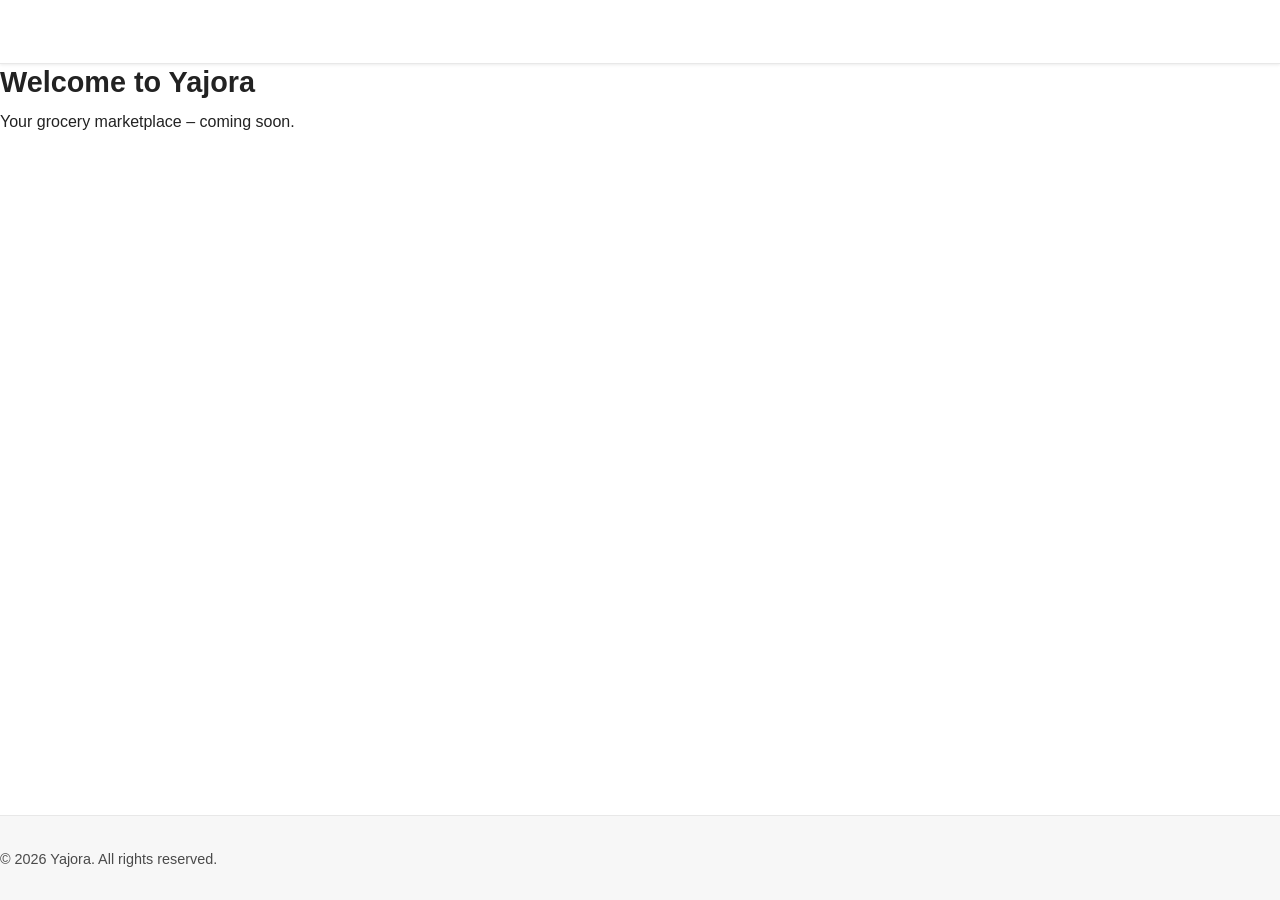
==== index.html @ 39daf5d1 "Update index.html" ====
<!DOCTYPE html>
<html lang="en">
<head>
  <meta charset="UTF-8">
  <meta name="viewport" content="width=device-width, initial-scale=1.0">
  <title>Yajora – Fresh Groceries Delivered</title>
  <meta name="description" content="Shop fresh groceries, quality produce, and pantry staples at Yajora. Fast delivery, great prices.">
  <link rel="stylesheet" href="css/style.css">
  <!-- favicon.ico can be added later – skip for now -->
</head>
<body>
  <header id="main-header" class="site-header">
    <!-- Header will be built by JavaScript -->
  </header>

  <main id="main-content">
    <h1>Welcome to Yajora</h1>
    <p>Your grocery marketplace – coming soon.</p>
  </main>

  <footer id="main-footer" class="site-footer">
    <p>&copy; 2026 Yajora. All rights reserved.</p>
  </footer>

  <script type="module" src="js/main.js"></script>
</body>
</html>
---- css/style.css ----
/* ============================================
   YAJORA — Global Style Sheet
   Single source of truth for all pages
   ============================================ */

/* ---------- CSS Variables ---------- */
:root {
  --primary: #1a5c3a;
  --primary-hover: #13472c;
  --primary-light: #e8f0ec;
  --red: #d32f2f;
  --red-hover: #b71c1c;
  --black: #1a1a1a;
  --white: #ffffff;
  --gray-100: #f7f7f7;
  --gray-200: #e8e8e8;
  --gray-300: #cccccc;
  --gray-500: #888888;
  --gray-700: #4a4a4a;
  --gray-900: #222222;
  --radius: 8px;
  --shadow-sm: 0 1px 3px rgba(0, 0, 0, 0.08);
  --shadow-md: 0 4px 12px rgba(0, 0, 0, 0.10);
  --header-height: 64px;
  --max-width: 1200px;
  --transition: 0.25s ease;
}

/* ---------- Reset & Base ---------- */
*,
*::before,
*::after {
  margin: 0;
  padding: 0;
  box-sizing: border-box;
}

html {
  scroll-behavior: smooth;
  -webkit-text-size-adjust: 100%;
}

body {
  font-family: -apple-system, BlinkMacSystemFont, "Segoe UI", Roboto, Helvetica, Arial, sans-serif;
  font-size: 16px;
  line-height: 1.6;
  color: var(--gray-900);
  background: var(--white);
  padding-top: var(--header-height); /* fixed header offset */
  min-height: 100vh;
  display: flex;
  flex-direction: column;
}

img {
  max-width: 100%;
  height: auto;
  display: block;
}

a {
  color: var(--primary);
  text-decoration: none;
}
a:hover {
  text-decoration: underline;
}

ul,
ol {
  list-style: none;
}

/* ---------- Typography ---------- */
h1,
h2,
h3,
h4,
h5,
h6 {
  font-weight: 600;
  line-height: 1.3;
  margin-bottom: 0.5rem;
}

h1 {
  font-size: 1.8rem;
}
h2 {
  font-size: 1.5rem;
}
h3 {
  font-size: 1.2rem;
}
p {
  margin-bottom: 1rem;
}

/* ---------- Container ---------- */
.container {
  width: 100%;
  max-width: var(--max-width);
  margin: 0 auto;
  padding: 0 1rem;
}

/* ---------- Header (sticky) ---------- */
.site-header {
  position: fixed;
  top: 0;
  left: 0;
  right: 0;
  z-index: 1000;
  height: var(--header-height);
  background: var(--white);
  border-bottom: 1px solid var(--gray-200);
  box-shadow: var(--shadow-sm);
  display: flex;
  align-items: center;
}

.site-header .container {
  display: flex;
  align-items: center;
  justify-content: space-between;
  flex-wrap: nowrap;
}

/* Brand */
.brand {
  font-size: 1.4rem;
  font-weight: 700;
  color: var(--primary);
  letter-spacing: -0.5px;
  flex-shrink: 0;
}
.brand:hover {
  text-decoration: none;
}

/* Header right: cart + hamburger */
.header-actions {
  display: flex;
  align-items: center;
  gap: 0.75rem;
  flex-shrink: 0;
}

/* Cart icon in header */
.cart-icon {
  position: relative;
  display: inline-flex;
  align-items: center;
  justify-content: center;
  width: 40px;
  height: 40px;
  border-radius: var(--radius);
  background: var(--gray-100);
  color: var(--gray-900);
  font-size: 1.2rem;
  transition: background var(--transition);
}
.cart-icon:hover {
  background: var(--gray-200);
  text-decoration: none;
}
.cart-count {
  position: absolute;
  top: -6px;
  right: -6px;
  background: var(--red);
  color: var(--white);
  font-size: 0.65rem;
  font-weight: 700;
  width: 20px;
  height: 20px;
  border-radius: 50%;
  display: flex;
  align-items: center;
  justify-content: center;
  pointer-events: none;
}

/* ---------- Hamburger (mobile) ---------- */
.hamburger {
  display: flex;
  flex-direction: column;
  gap: 5px;
  background: none;
  border: none;
  padding: 6px 4px;
  cursor: pointer;
  border-radius: var(--radius);
  transition: background var(--transition);
}
.hamburger:hover {
  background: var(--gray-100);
}
.hamburger span {
  display: block;
  width: 26px;
  height: 2.5px;
  background: var(--gray-900);
  border-radius: 2px;
  transition: var(--transition);
  transform-origin: center;
}
.hamburger[aria-expanded="true"] span:nth-child(1) {
  transform: translateY(7.5px) rotate(45deg);
}
.hamburger[aria-expanded="true"] span:nth-child(2) {
  opacity: 0;
}
.hamburger[aria-expanded="true"] span:nth-child(3) {
  transform: translateY(-7.5px) rotate(-45deg);
}

/* ---------- Navigation ---------- */
.main-nav {
  overflow: hidden;
  max-height: 0;
  opacity: 0;
  transition: max-height 0.35s ease, opacity 0.3s ease, padding 0.3s ease;
  background: var(--white);
  width: 100%;
  position: absolute;
  top: var(--header-height);
  left: 0;
  border-bottom: 1px solid var(--gray-200);
  box-shadow: var(--shadow-sm);
  padding: 0 1rem;
}

.main-nav.open {
  max-height: 400px;
  opacity: 1;
  padding: 0.75rem 1rem 1rem;
}

.main-nav ul {
  display: flex;
  flex-direction: column;
  gap: 0.25rem;
}

.main-nav a {
  display: block;
  padding: 0.6rem 0.75rem;
  border-radius: var(--radius);
  font-weight: 500;
  color: var(--gray-900);
  transition: background var(--transition), color var(--transition);
}
.main-nav a:hover {
  background: var(--gray-100);
  text-decoration: none;
}
.main-nav a:focus-visible {
  outline: 2px solid var(--primary);
  outline-offset: -2px;
}

/* Active page */
.main-nav a[aria-current="page"] {
  background: var(--primary);
  color: var(--white);
}
.main-nav a[aria-current="page"]:hover {
  background: var(--primary-hover);
}

/* ---------- Section Title Strip ---------- */
.section-title {
  background: var(--primary);
  color: var(--white);
  padding: 0.5rem 1.25rem;
  border-radius: var(--radius);
  display: inline-block;
  font-size: 1.25rem;
  font-weight: 600;
  margin-bottom: 1.5rem;
}

/* ---------- Product Grid ---------- */
.product-grid {
  display: grid;
  grid-template-columns: repeat(2, 1fr);
  gap: 1rem;
  margin: 1.5rem 0 2rem;
}

/* ---------- Product Card ---------- */
.product-card {
  background: var(--white);
  border: 1px solid var(--gray-200);
  border-radius: var(--radius);
  overflow: hidden;
  transition: box-shadow var(--transition), transform var(--transition);
  display: flex;
  flex-direction: column;
  height: 100%;
}

.product-card:hover {
  box-shadow: var(--shadow-md);
  transform: translateY(-2px);
}

.product-card a {
  color: inherit;
  text-decoration: none;
  display: flex;
  flex-direction: column;
  height: 100%;
}

.product-card a:hover {
  text-decoration: none;
}

.product-card .image-wrap {
  aspect-ratio: 1 / 1;
  background: var(--gray-100);
  overflow: hidden;
  display: flex;
  align-items: center;
  justify-content: center;
}
.product-card .image-wrap img {
  width: 100%;
  height: 100%;
  object-fit: cover;
  transition: transform var(--transition);
}
.product-card:hover .image-wrap img {
  transform: scale(1.02);
}

.product-card .info {
  padding: 0.75rem 0.75rem 1rem;
  flex: 1;
  display: flex;
  flex-direction: column;
}

.product-card .name {
  font-weight: 600;
  font-size: 0.95rem;
  margin-bottom: 0.2rem;
  line-height: 1.3;
}
.product-card .unit {
  font-size: 0.8rem;
  color: var(--gray-500);
  margin-bottom: 0.4rem;
}

.product-card .price-row {
  display: flex;
  align-items: baseline;
  gap: 0.5rem;
  flex-wrap: wrap;
  margin-top: auto;
}
.product-card .price {
  font-weight: 700;
  font-size: 1.1rem;
  color: var(--gray-900);
}
.product-card .original-price {
  font-size: 0.85rem;
  color: var(--gray-500);
  text-decoration: line-through;
}
.product-card .stock-badge {
  font-size: 0.7rem;
  font-weight: 600;
  text-transform: uppercase;
  padding: 0.15rem 0.6rem;
  border-radius: 20px;
  background: var(--gray-200);
  color: var(--gray-700);
  margin-top: 0.25rem;
  align-self: flex-start;
}
.product-card .stock-badge.in-stock {
  background: #e6f4ea;
  color: #1e7e34;
}
.product-card .stock-badge.out-of-stock {
  background: #fce8e6;
  color: #b71c1c;
}

/* ---------- Buttons ---------- */
.btn {
  display: inline-flex;
  align-items: center;
  justify-content: center;
  padding: 0.6rem 1.4rem;
  border: none;
  border-radius: var(--radius);
  font-size: 1rem;
  font-weight: 600;
  cursor: pointer;
  transition: background var(--transition), transform 0.1s ease, box-shadow var(--transition);
  text-align: center;
  min-height: 44px;
  min-width: 44px;
}
.btn:active {
  transform: scale(0.97);
}
.btn:focus-visible {
  outline: 2px solid var(--primary);
  outline-offset: 2px;
}

/* Order Now — red */
.btn-order {
  background: var(--red);
  color: var(--white);
}
.btn-order:hover {
  background: var(--red-hover);
  color: var(--white);
  text-decoration: none;
}

/* Add to Cart — black */
.btn-cart {
  background: var(--black);
  color: var(--white);
}
.btn-cart:hover {
  background: #333;
  color: var(--white);
  text-decoration: none;
}

/* Secondary / outline */
.btn-secondary {
  background: var(--gray-100);
  color: var(--gray-900);
}
.btn-secondary:hover {
  background: var(--gray-200);
  text-decoration: none;
}

.btn:disabled {
  opacity: 0.5;
  cursor: not-allowed;
  transform: none;
}

/* ---------- Forms ---------- */
.form-group {
  margin-bottom: 1.25rem;
}
.form-group label {
  display: block;
  font-weight: 600;
  margin-bottom: 0.3rem;
  font-size: 0.9rem;
}

.form-control {
  width: 100%;
  padding: 0.6rem 0.75rem;
  border: 1px solid var(--gray-300);
  border-radius: var(--radius);
  font-size: 1rem;
  font-family: inherit;
  background: var(--white);
  transition: border-color var(--transition), box-shadow var(--transition);
  min-height: 44px;
}
.form-control:focus {
  outline: none;
  border-color: var(--primary);
  box-shadow: 0 0 0 3px rgba(26, 92, 58, 0.15);
}
.form-control.error {
  border-color: var(--red);
}
.form-control.error:focus {
  box-shadow: 0 0 0 3px rgba(211, 47, 47, 0.15);
}

.form-error {
  color: var(--red);
  font-size: 0.85rem;
  margin-top: 0.25rem;
  display: none;
}
.form-error.visible {
  display: block;
}

select.form-control {
  appearance: auto;
}

/* ---------- Footer ---------- */
.site-footer {
  background: var(--gray-100);
  border-top: 1px solid var(--gray-200);
  padding: 2rem 0 1.5rem;
  margin-top: auto;
}
.site-footer .container {
  display: grid;
  grid-template-columns: 1fr;
  gap: 1.5rem;
}
.site-footer .brand {
  font-size: 1.2rem;
}
.site-footer p {
  margin-bottom: 0.3rem;
  font-size: 0.9rem;
  color: var(--gray-700);
}
.site-footer .footer-nav {
  display: flex;
  flex-wrap: wrap;
  gap: 0.75rem 1.5rem;
}
.site-footer .footer-nav a {
  font-size: 0.9rem;
  color: var(--gray-700);
}
.site-footer .footer-nav a:hover {
  color: var(--primary);
}
.site-footer .copyright {
  font-size: 0.8rem;
  color: var(--gray-500);
  border-top: 1px solid var(--gray-200);
  padding-top: 1.5rem;
  margin-top: 0.5rem;
  text-align: center;
}

/* ---------- Utility ---------- */
.text-center {
  text-align: center;
}
.mt-1 {
  margin-top: 1rem;
}
.mt-2 {
  margin-top: 2rem;
}
.mb-1 {
  margin-bottom: 1rem;
}
.mb-2 {
  margin-bottom: 2rem;
}
.hidden {
  display: none !important;
}

/* ---------- Responsive ---------- */

/* Tablet / small desktop: 640px and up */
@media (min-width: 640px) {
  /* Hamburger hidden, nav shown inline */
  .hamburger {
    display: none;
  }

  .main-nav {
    position: static;
    max-height: none !important;
    opacity: 1 !important;
    padding: 0 !important;
    background: transparent;
    box-shadow: none;
    border-bottom: none;
    width: auto;
    overflow: visible;
  }
  .main-nav ul {
    flex-direction: row;
    gap: 0.25rem;
  }
  .main-nav a {
    padding: 0.4rem 0.75rem;
  }

  .site-header .container {
    gap: 1rem;
  }

  /* Product grid: 3 columns */
  .product-grid {
    grid-template-columns: repeat(3, 1fr);
    gap: 1.25rem;
  }

  /* Footer: 2 columns */
  .site-footer .container {
    grid-template-columns: 1fr 1fr;
  }
  .site-footer .copyright {
    grid-column: 1 / -1;
  }
}

/* Desktop: 1024px and up */
@media (min-width: 1024px) {
  .product-grid {
    grid-template-columns: repeat(4, 1fr);
    gap: 1.5rem;
  }

  .site-footer .container {
    grid-template-columns: 2fr 1fr 1fr;
  }
  .site-footer .copyright {
    grid-column: 1 / -1;
  }
}

/* ---------- Accessibility: reduced motion ---------- */
@media (prefers-reduced-motion: reduce) {
  *,
  *::before,
  *::after {
    animation-duration: 0.01ms !important;
    transition-duration: 0.01ms !important;
  }
  html {
    scroll-behavior: auto;
  }
}

/* ---------- Focus visible (keyboard only) ---------- */
:focus:not(:focus-visible) {
  outline: none;
}
:focus-visible {
  outline: 2px solid var(--primary);
  outline-offset: 2px;
}
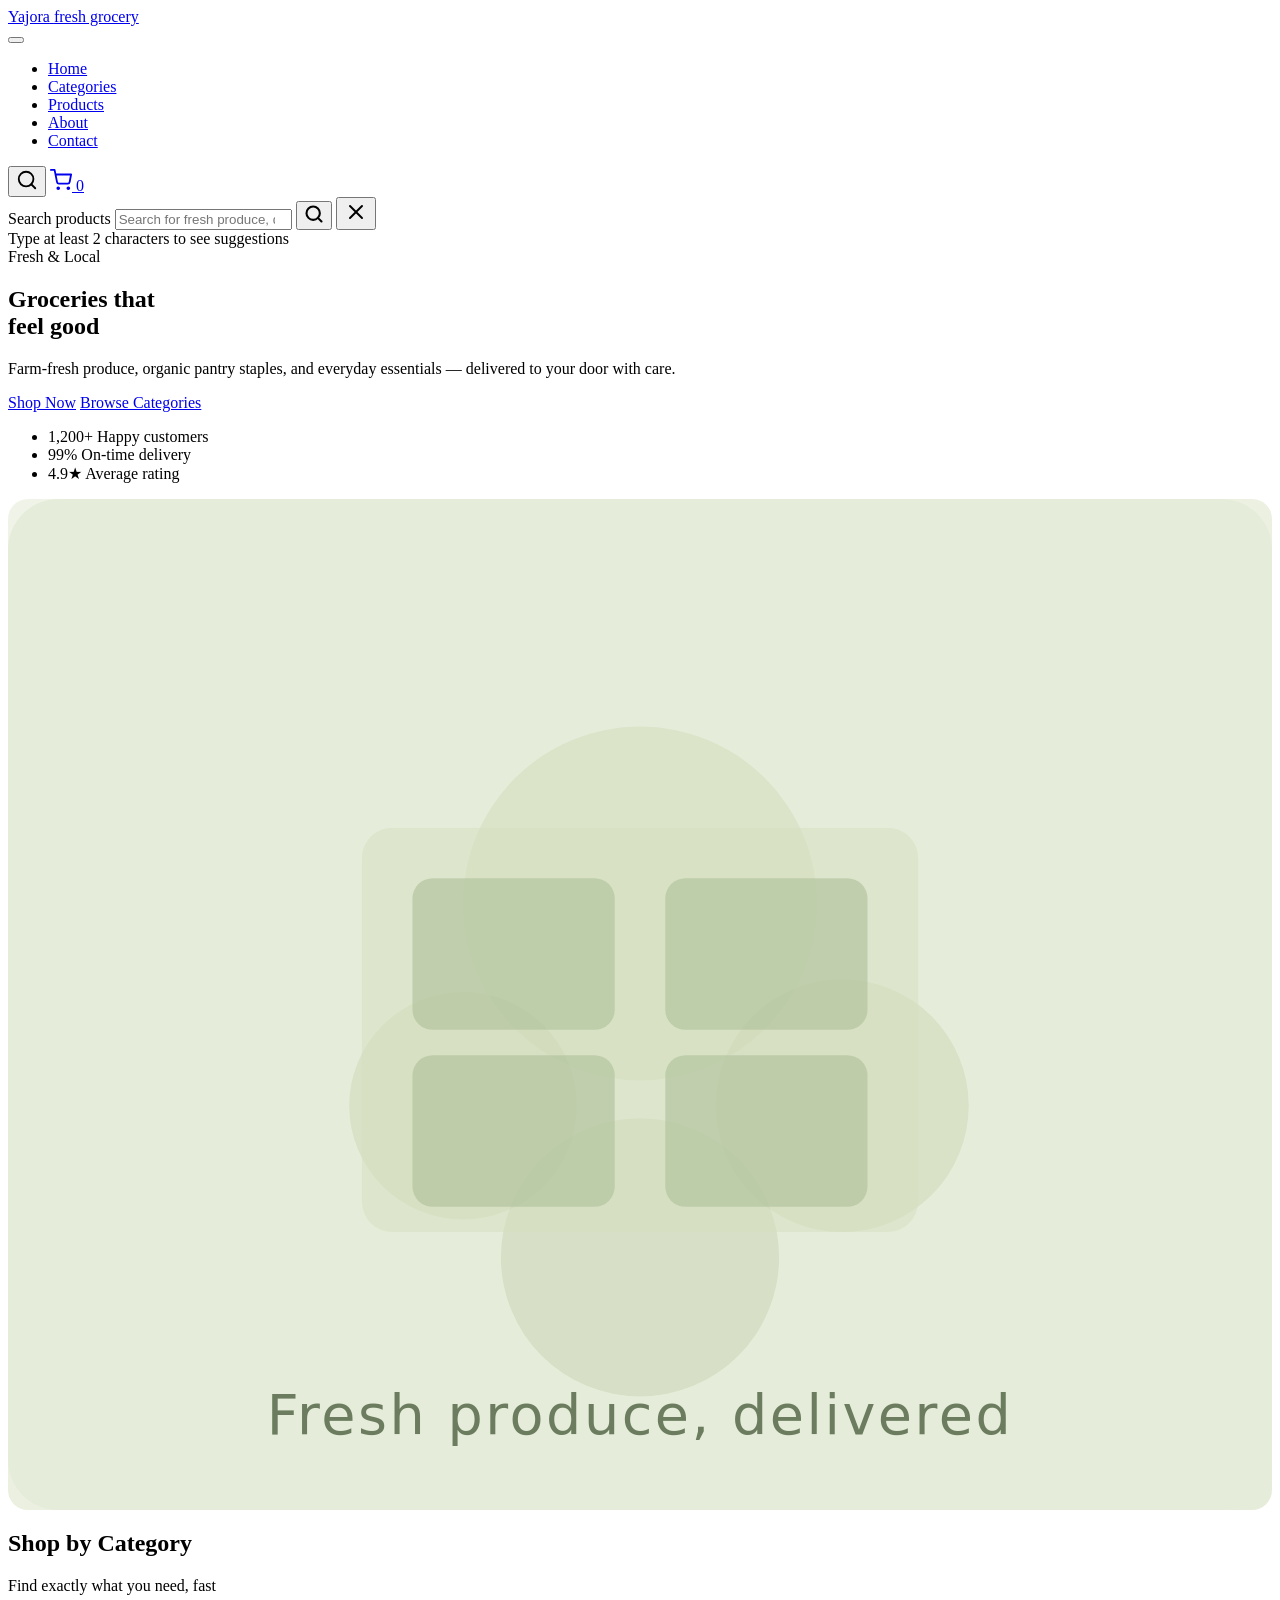
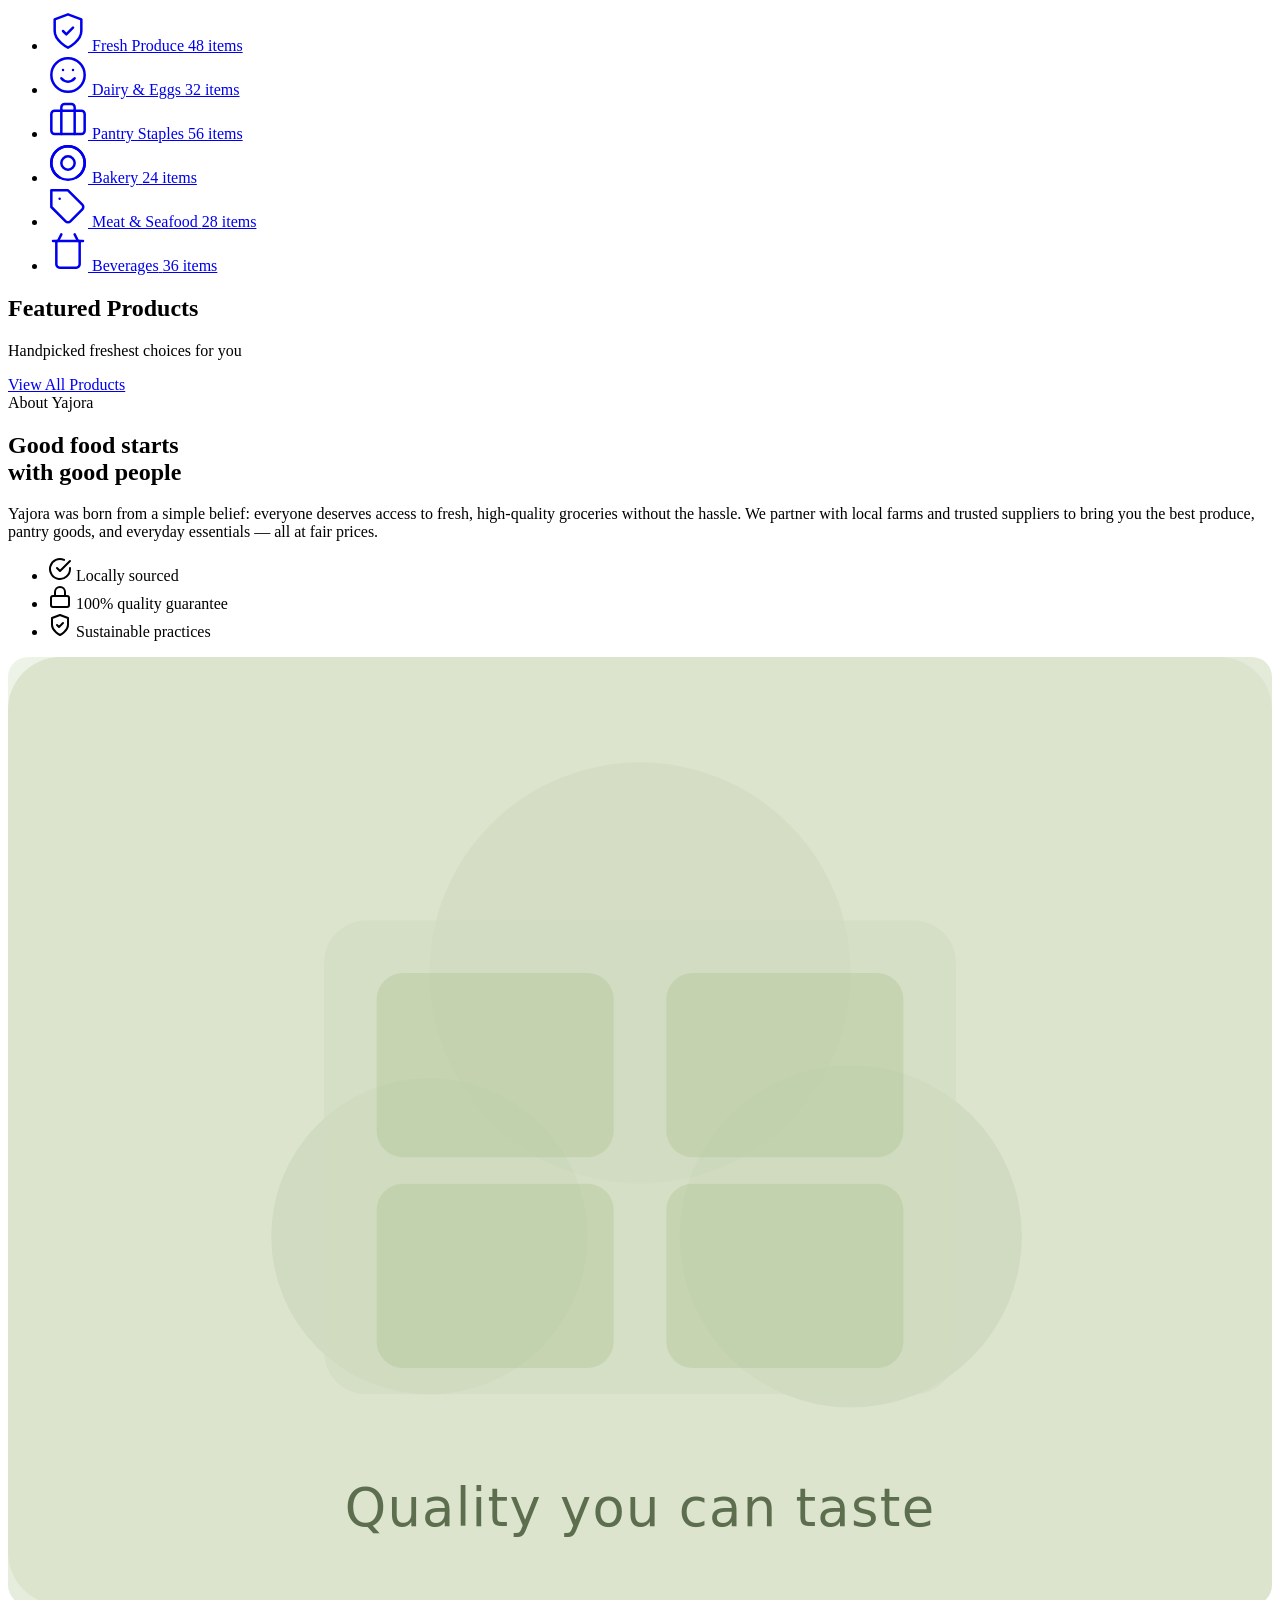
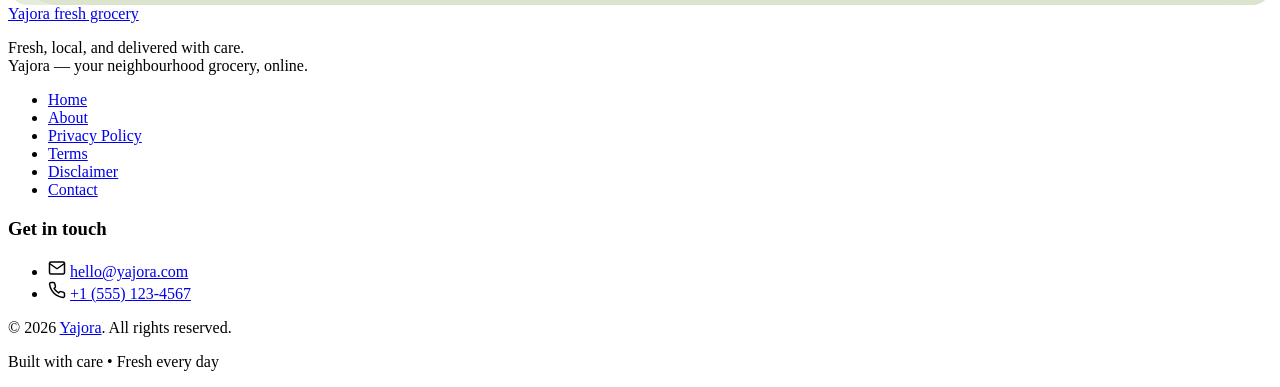
==== commit bbfa3ab5: "Update index.html" ====
--- a/index.html
+++ b/index.html
@@ -1,27 +1,337 @@
 <!DOCTYPE html>
 <html lang="en">
 <head>
-  <meta charset="UTF-8">
-  <meta name="viewport" content="width=device-width, initial-scale=1.0">
-  <title>Yajora – Fresh Groceries Delivered</title>
-  <meta name="description" content="Shop fresh groceries, quality produce, and pantry staples at Yajora. Fast delivery, great prices.">
-  <link rel="stylesheet" href="css/style.css">
-  <!-- favicon.ico can be added later – skip for now -->
+    <meta charset="UTF-8" />
+    <meta name="viewport" content="width=device-width, initial-scale=1.0" />
+    <title>Yajora — Fresh Grocery, Delivered</title>
+    <meta name="description" content="Yajora offers fresh groceries, organic produce, and everyday essentials with fast delivery. Shop quality food online." />
+    <link rel="icon" href="data:image/svg+xml,<svg xmlns='http://www.w3.org/2000/svg' viewBox='0 0 100 100'><text y='.9em' font-size='90'>🛒</text></svg>" />
+    <!-- style.css will be linked after approval -->
+    <link rel="stylesheet" href="style.css" />
 </head>
 <body>
-  <header id="main-header" class="site-header">
-    <!-- Header will be built by JavaScript -->
-  </header>
-
-  <main id="main-content">
-    <h1>Welcome to Yajora</h1>
-    <p>Your grocery marketplace – coming soon.</p>
-  </main>
-
-  <footer id="main-footer" class="site-footer">
-    <p>&copy; 2026 Yajora. All rights reserved.</p>
-  </footer>
-
-  <script type="module" src="js/main.js"></script>
+    <!-- ===== HEADER ===== -->
+    <header class="site-header" role="banner">
+        <div class="container header-inner">
+            <div class="logo-wrapper">
+                <a href="/" class="logo" aria-label="Yajora home">
+                    <span class="logo-wordmark">Yajora</span>
+                    <span class="logo-tagline">fresh grocery</span>
+                </a>
+            </div>
+
+            <button class="nav-toggle" aria-label="Toggle navigation" aria-expanded="false" aria-controls="primary-nav">
+                <span class="nav-toggle-icon">
+                    <span></span>
+                    <span></span>
+                    <span></span>
+                </span>
+            </button>
+
+            <nav id="primary-nav" class="primary-nav" aria-label="Main navigation">
+                <ul class="nav-list">
+                    <li><a href="/" class="nav-link active" aria-current="page">Home</a></li>
+                    <li><a href="#categories" class="nav-link">Categories</a></li>
+                    <li><a href="#products" class="nav-link">Products</a></li>
+                    <li><a href="#about" class="nav-link">About</a></li>
+                    <li><a href="#contact" class="nav-link">Contact</a></li>
+                </ul>
+            </nav>
+
+            <div class="header-actions">
+                <button class="search-toggle" aria-label="Open search" aria-expanded="false" aria-controls="search-overlay">
+                    <svg width="22" height="22" viewBox="0 0 24 24" fill="none" stroke="currentColor" stroke-width="2" stroke-linecap="round" stroke-linejoin="round" aria-hidden="true">
+                        <circle cx="11" cy="11" r="8" />
+                        <line x1="21" y1="21" x2="16.65" y2="16.65" />
+                    </svg>
+                </button>
+                <a href="/cart.html" class="cart-link" aria-label="Shopping cart">
+                    <svg width="22" height="22" viewBox="0 0 24 24" fill="none" stroke="currentColor" stroke-width="2" stroke-linecap="round" stroke-linejoin="round" aria-hidden="true">
+                        <circle cx="9" cy="21" r="1" />
+                        <circle cx="20" cy="21" r="1" />
+                        <path d="M1 1h4l2.68 13.39a2 2 0 0 0 2 1.61h9.72a2 2 0 0 0 2-1.61L23 6H6" />
+                    </svg>
+                    <span class="cart-count" aria-label="Cart items">0</span>
+                </a>
+            </div>
+        </div>
+
+        <!-- Search overlay -->
+        <div id="search-overlay" class="search-overlay" role="search" aria-hidden="true">
+            <div class="container search-container">
+                <form class="search-form" action="/search" method="get" role="search">
+                    <label for="search-input" class="sr-only">Search products</label>
+                    <input
+                    type="search"
+                    id="search-input"
+                    class="search-input"
+                    placeholder="Search for fresh produce, dairy, pantry &amp; more…"
+                    autocomplete="off"
+                    aria-describedby="search-hint"
+                    />
+                    <button type="submit" class="search-submit" aria-label="Submit search">
+                        <svg width="20" height="20" viewBox="0 0 24 24" fill="none" stroke="currentColor" stroke-width="2.5" stroke-linecap="round" stroke-linejoin="round" aria-hidden="true">
+                            <circle cx="11" cy="11" r="8" />
+                            <line x1="21" y1="21" x2="16.65" y2="16.65" />
+                        </svg>
+                    </button>
+                    <button type="button" class="search-close" aria-label="Close search">
+                        <svg width="24" height="24" viewBox="0 0 24 24" fill="none" stroke="currentColor" stroke-width="2" stroke-linecap="round" stroke-linejoin="round" aria-hidden="true">
+                            <line x1="18" y1="6" x2="6" y2="18" />
+                            <line x1="6" y1="6" x2="18" y2="18" />
+                        </svg>
+                    </button>
+                </form>
+                <div id="search-hint" class="search-hint">Type at least 2 characters to see suggestions</div>
+                <div id="search-results" class="search-results" aria-live="polite"></div>
+            </div>
+        </div>
+    </header>
+
+    <!-- ===== MAIN ===== -->
+    <main>
+        <!-- ===== HERO ===== -->
+        <section class="hero" aria-labelledby="hero-heading">
+            <div class="container hero-inner">
+                <div class="hero-content">
+                    <span class="hero-badge">Fresh &amp; Local</span>
+                    <h1 id="hero-heading" class="hero-title">
+                        Groceries that<br />
+                        <span class="hero-highlight">feel good</span>
+                    </h1>
+                    <p class="hero-description">
+                        Farm-fresh produce, organic pantry staples, and everyday essentials —
+                        delivered to your door with care.
+                    </p>
+                    <div class="hero-actions">
+                        <a href="#products" class="btn btn-primary btn-large">Shop Now</a>
+                        <a href="#categories" class="btn btn-outline btn-large">Browse Categories</a>
+                    </div>
+                    <ul class="hero-stats">
+                        <li>
+                            <span class="stat-number">1,200+</span>
+                            <span class="stat-label">Happy customers</span>
+                        </li>
+                        <li>
+                            <span class="stat-number">99%</span>
+                            <span class="stat-label">On-time delivery</span>
+                        </li>
+                        <li>
+                            <span class="stat-number">4.9★</span>
+                            <span class="stat-label">Average rating</span>
+                        </li>
+                    </ul>
+                </div>
+                <div class="hero-visual" aria-hidden="true">
+                    <div class="hero-image-placeholder">
+                        <svg width="100%" height="100%" viewBox="0 0 500 400" preserveAspectRatio="xMidYMid meet" style="display:block;background:linear-gradient(145deg,#f0f4e8 0%,#e6ecda 100%);border-radius:20px;">
+                            <rect width="500" height="400" rx="20" fill="#e6ecda" />
+                            <circle cx="250" cy="160" r="70" fill="#cbd5b0" opacity="0.4" />
+                            <circle cx="180" cy="240" r="45" fill="#b8c79a" opacity="0.3" />
+                            <circle cx="330" cy="240" r="50" fill="#b8c79a" opacity="0.3" />
+                            <circle cx="250" cy="300" r="55" fill="#a8b889" opacity="0.25" />
+                            <rect x="140" y="130" width="220" height="160" rx="12" fill="#d6dfc0" opacity="0.5" />
+                            <rect x="160" y="150" width="80" height="60" rx="8" fill="#aec09a" opacity="0.6" />
+                            <rect x="260" y="150" width="80" height="60" rx="8" fill="#aec09a" opacity="0.6" />
+                            <rect x="160" y="220" width="80" height="60" rx="8" fill="#aec09a" opacity="0.6" />
+                            <rect x="260" y="220" width="80" height="60" rx="8" fill="#aec09a" opacity="0.6" />
+                            <text x="250" y="370" text-anchor="middle" font-family="system-ui, sans-serif" font-size="22" fill="#6b7d5e" font-weight="500" letter-spacing="1">Fresh produce, delivered</text>
+                        </svg>
+                    </div>
+                </div>
+            </div>
+        </section>
+
+        <!-- ===== CATEGORIES ===== -->
+        <section id="categories" class="categories" aria-labelledby="categories-heading">
+            <div class="container">
+                <div class="section-header">
+                    <h2 id="categories-heading" class="section-title">Shop by Category</h2>
+                    <p class="section-subtitle">Find exactly what you need, fast</p>
+                </div>
+                <ul class="category-grid">
+                    <li class="category-card">
+                        <a href="/category/fresh-produce.html" class="category-link">
+                            <span class="category-icon" aria-hidden="true">
+                                <svg width="40" height="40" viewBox="0 0 24 24" fill="none" stroke="currentColor" stroke-width="1.5" stroke-linecap="round" stroke-linejoin="round"><path d="M12 22s8-4 8-10V5l-8-3-8 3v7c0 6 8 10 8 10z"/><path d="M9 12l2 2 4-4"/></svg>
+                            </span>
+                            <span class="category-name">Fresh Produce</span>
+                            <span class="category-count">48 items</span>
+                        </a>
+                    </li>
+                    <li class="category-card">
+                        <a href="/category/dairy-eggs.html" class="category-link">
+                            <span class="category-icon" aria-hidden="true">
+                                <svg width="40" height="40" viewBox="0 0 24 24" fill="none" stroke="currentColor" stroke-width="1.5" stroke-linecap="round" stroke-linejoin="round"><circle cx="12" cy="12" r="10"/><path d="M8 14s1.5 2 4 2 4-2 4-2"/><line x1="9" y1="9" x2="9.01" y2="9"/><line x1="15" y1="9" x2="15.01" y2="9"/></svg>
+                            </span>
+                            <span class="category-name">Dairy &amp; Eggs</span>
+                            <span class="category-count">32 items</span>
+                        </a>
+                    </li>
+                    <li class="category-card">
+                        <a href="/category/pantry.html" class="category-link">
+                            <span class="category-icon" aria-hidden="true">
+                                <svg width="40" height="40" viewBox="0 0 24 24" fill="none" stroke="currentColor" stroke-width="1.5" stroke-linecap="round" stroke-linejoin="round"><rect x="2" y="7" width="20" height="14" rx="2" ry="2"/><path d="M16 21V5a2 2 0 0 0-2-2h-4a2 2 0 0 0-2 2v16"/></svg>
+                            </span>
+                            <span class="category-name">Pantry Staples</span>
+                            <span class="category-count">56 items</span>
+                        </a>
+                    </li>
+                    <li class="category-card">
+                        <a href="/category/bakery.html" class="category-link">
+                            <span class="category-icon" aria-hidden="true">
+                                <svg width="40" height="40" viewBox="0 0 24 24" fill="none" stroke="currentColor" stroke-width="1.5" stroke-linecap="round" stroke-linejoin="round"><path d="M12 2a10 10 0 0 0-5 18.7"/><path d="M12 2a10 10 0 0 1 5 18.7"/><circle cx="12" cy="12" r="10"/><circle cx="12" cy="12" r="4"/></svg>
+                            </span>
+                            <span class="category-name">Bakery</span>
+                            <span class="category-count">24 items</span>
+                        </a>
+                    </li>
+                    <li class="category-card">
+                        <a href="/category/meat-seafood.html" class="category-link">
+                            <span class="category-icon" aria-hidden="true">
+                                <svg width="40" height="40" viewBox="0 0 24 24" fill="none" stroke="currentColor" stroke-width="1.5" stroke-linecap="round" stroke-linejoin="round"><path d="M20.59 13.41l-7.17 7.17a2 2 0 0 1-2.83 0L2 12V2h10l8.59 8.59a2 2 0 0 1 0 2.82z"/><line x1="7" y1="7" x2="7.01" y2="7"/></svg>
+                            </span>
+                            <span class="category-name">Meat &amp; Seafood</span>
+                            <span class="category-count">28 items</span>
+                        </a>
+                    </li>
+                    <li class="category-card">
+                        <a href="/category/beverages.html" class="category-link">
+                            <span class="category-icon" aria-hidden="true">
+                                <svg width="40" height="40" viewBox="0 0 24 24" fill="none" stroke="currentColor" stroke-width="1.5" stroke-linecap="round" stroke-linejoin="round"><path d="M3 6h18"/><path d="M5 6v14a2 2 0 0 0 2 2h10a2 2 0 0 0 2-2V6"/><path d="M8 2l-2 4"/><path d="M16 2l2 4"/></svg>
+                            </span>
+                            <span class="category-name">Beverages</span>
+                            <span class="category-count">36 items</span>
+                        </a>
+                    </li>
+                </ul>
+            </div>
+        </section>
+
+        <!-- ===== PRODUCTS ===== -->
+        <section id="products" class="products" aria-labelledby="products-heading">
+            <div class="container">
+                <div class="section-header">
+                    <h2 id="products-heading" class="section-title">Featured Products</h2>
+                    <p class="section-subtitle">Handpicked freshest choices for you</p>
+                </div>
+                <div class="product-grid" id="product-grid">
+                    <!-- Products will be rendered by JavaScript -->
+                    <!-- Static fallback structure for initial load -->
+                </div>
+                <div class="products-cta">
+                    <a href="/all-products.html" class="btn btn-outline">View All Products</a>
+                </div>
+            </div>
+        </section>
+
+        <!-- ===== ABOUT ===== -->
+        <section id="about" class="about" aria-labelledby="about-heading">
+            <div class="container about-inner">
+                <div class="about-content">
+                    <span class="about-badge">About Yajora</span>
+                    <h2 id="about-heading" class="about-title">Good food starts<br />with <span class="about-highlight">good people</span></h2>
+                    <p class="about-description">
+                        Yajora was born from a simple belief: everyone deserves access to
+                        fresh, high-quality groceries without the hassle. We partner with
+                        local farms and trusted suppliers to bring you the best produce,
+                        pantry goods, and everyday essentials — all at fair prices.
+                    </p>
+                    <ul class="about-values">
+                        <li>
+                            <span class="value-icon" aria-hidden="true">
+                                <svg width="24" height="24" viewBox="0 0 24 24" fill="none" stroke="currentColor" stroke-width="2" stroke-linecap="round" stroke-linejoin="round"><path d="M22 11.08V12a10 10 0 1 1-5.93-9.14"/><polyline points="22 4 12 14.01 9 11.01"/></svg>
+                            </span>
+                            <span>Locally sourced</span>
+                        </li>
+                        <li>
+                            <span class="value-icon" aria-hidden="true">
+                                <svg width="24" height="24" viewBox="0 0 24 24" fill="none" stroke="currentColor" stroke-width="2" stroke-linecap="round" stroke-linejoin="round"><rect x="3" y="11" width="18" height="11" rx="2" ry="2"/><path d="M7 11V7a5 5 0 0 1 10 0v4"/></svg>
+                            </span>
+                            <span>100% quality guarantee</span>
+                        </li>
+                        <li>
+                            <span class="value-icon" aria-hidden="true">
+                                <svg width="24" height="24" viewBox="0 0 24 24" fill="none" stroke="currentColor" stroke-width="2" stroke-linecap="round" stroke-linejoin="round"><path d="M12 22s8-4 8-10V5l-8-3-8 3v7c0 6 8 10 8 10z"/><path d="M9 12l2 2 4-4"/></svg>
+                            </span>
+                            <span>Sustainable practices</span>
+                        </li>
+                    </ul>
+                </div>
+                <div class="about-visual" aria-hidden="true">
+                    <div class="about-image-placeholder">
+                        <svg width="100%" height="100%" viewBox="0 0 480 360" preserveAspectRatio="xMidYMid meet" style="display:block;background:linear-gradient(135deg,#eef3e7 0%,#dce4ce 100%);border-radius:20px;">
+                            <rect width="480" height="360" rx="20" fill="#dce4ce" />
+                            <circle cx="240" cy="120" r="80" fill="#c2d0b0" opacity="0.3" />
+                            <circle cx="160" cy="220" r="60" fill="#b0c09a" opacity="0.25" />
+                            <circle cx="320" cy="220" r="65" fill="#b0c09a" opacity="0.25" />
+                            <rect x="120" y="100" width="240" height="180" rx="16" fill="#d0dcc0" opacity="0.5" />
+                            <rect x="140" y="120" width="90" height="70" rx="10" fill="#b8c99e" opacity="0.5" />
+                            <rect x="250" y="120" width="90" height="70" rx="10" fill="#b8c99e" opacity="0.5" />
+                            <rect x="140" y="200" width="90" height="70" rx="10" fill="#b8c99e" opacity="0.5" />
+                            <rect x="250" y="200" width="90" height="70" rx="10" fill="#b8c99e" opacity="0.5" />
+                            <text x="240" y="330" text-anchor="middle" font-family="system-ui, sans-serif" font-size="20" fill="#5d6e4e" font-weight="500" letter-spacing="0.5">Quality you can taste</text>
+                        </svg>
+                    </div>
+                </div>
+            </div>
+        </section>
+    </main>
+
+    <!-- ===== FOOTER ===== -->
+    <footer class="site-footer" role="contentinfo">
+        <div class="container footer-inner">
+            <div class="footer-brand">
+                <a href="/" class="footer-logo">
+                    <span class="logo-wordmark">Yajora</span>
+                    <span class="logo-tagline">fresh grocery</span>
+                </a>
+                <p class="footer-description">
+                    Fresh, local, and delivered with care.<br />
+                    Yajora — your neighbourhood grocery, online.
+                </p>
+            </div>
+
+            <nav class="footer-nav" aria-label="Footer navigation">
+                <ul class="footer-nav-list">
+                    <li><a href="/">Home</a></li>
+                    <li><a href="#about">About</a></li>
+                    <li><a href="/privacy-policy.html">Privacy Policy</a></li>
+                    <li><a href="/terms.html">Terms</a></li>
+                    <li><a href="/disclaimer.html">Disclaimer</a></li>
+                    <li><a href="#contact">Contact</a></li>
+                </ul>
+            </nav>
+
+            <div class="footer-contact" id="contact">
+                <h3 class="footer-contact-heading">Get in touch</h3>
+                <ul class="footer-contact-list">
+                    <li>
+                        <svg width="18" height="18" viewBox="0 0 24 24" fill="none" stroke="currentColor" stroke-width="2" stroke-linecap="round" stroke-linejoin="round" aria-hidden="true"><path d="M4 4h16c1.1 0 2 .9 2 2v12c0 1.1-.9 2-2 2H4c-1.1 0-2-.9-2-2V6c0-1.1.9-2 2-2z"/><polyline points="22,6 12,13 2,6"/></svg>
+                        <a href="mailto:hello@yajora.com">hello@yajora.com</a>
+                    </li>
+                    <li>
+                        <svg width="18" height="18" viewBox="0 0 24 24" fill="none" stroke="currentColor" stroke-width="2" stroke-linecap="round" stroke-linejoin="round" aria-hidden="true"><path d="M22 16.92v3a2 2 0 0 1-2.18 2 19.79 19.79 0 0 1-8.63-3.07 19.5 19.5 0 0 1-6-6 19.79 19.79 0 0 1-3.07-8.67A2 2 0 0 1 4.11 2h3a2 2 0 0 1 2 1.72c.127.96.362 1.903.7 2.81a2 2 0 0 1-.45 2.11L8.09 9.91a16 16 0 0 0 6 6l1.27-1.27a2 2 0 0 1 2.11-.45c.907.339 1.85.574 2.81.7A2 2 0 0 1 22 16.92z"/></svg>
+                        <a href="tel:+15551234567">+1 (555) 123-4567</a>
+                    </li>
+                </ul>
+            </div>
+        </div>
+
+        <div class="footer-bottom">
+            <div class="container footer-bottom-inner">
+                <p class="footer-copy">
+                    &copy; 2026 <a href="/">Yajora</a>. All rights reserved.
+                </p>
+                <p class="footer-credit">
+                    Built with care &bull; Fresh every day
+                </p>
+            </div>
+        </div>
+    </footer>
+
+    <!-- ===== SCRIPTS ===== -->
+    <!-- index.js will be linked after approval -->
+    <script src="index.js"></script>
 </body>
 </html>
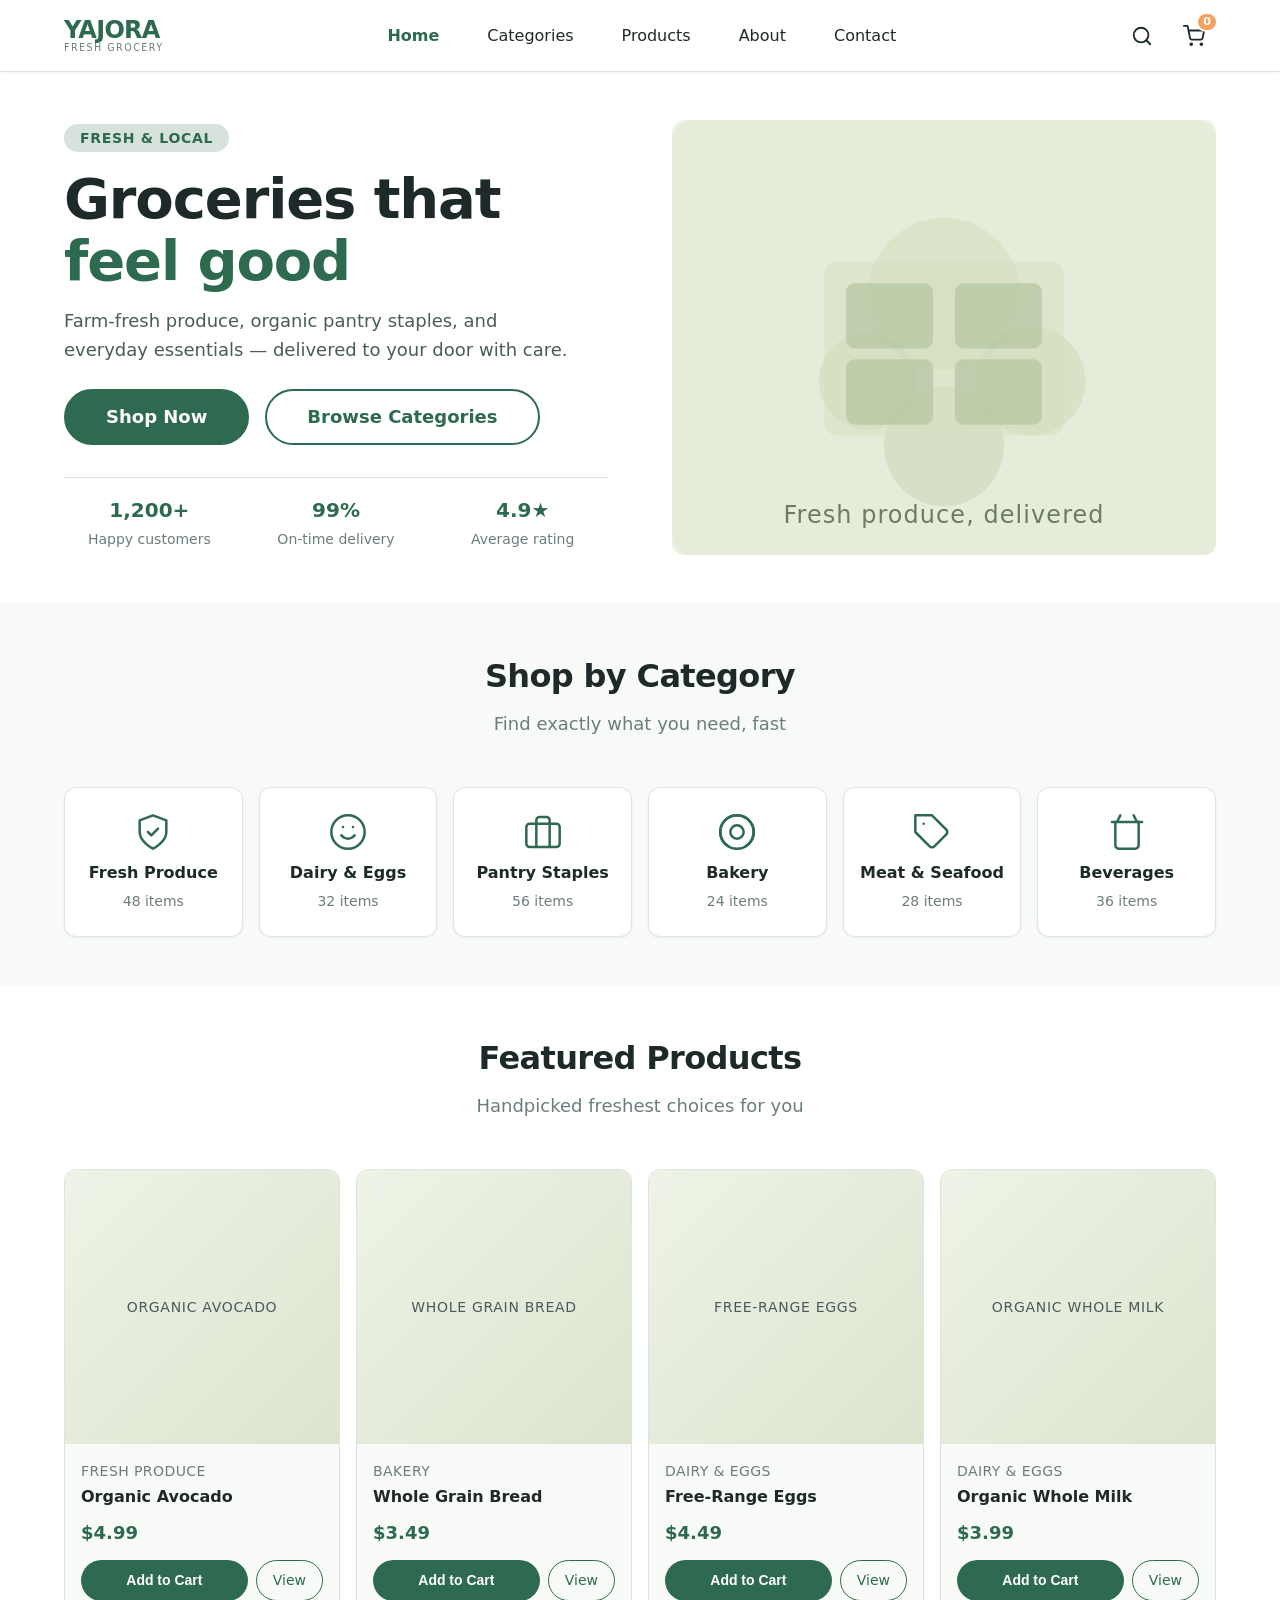
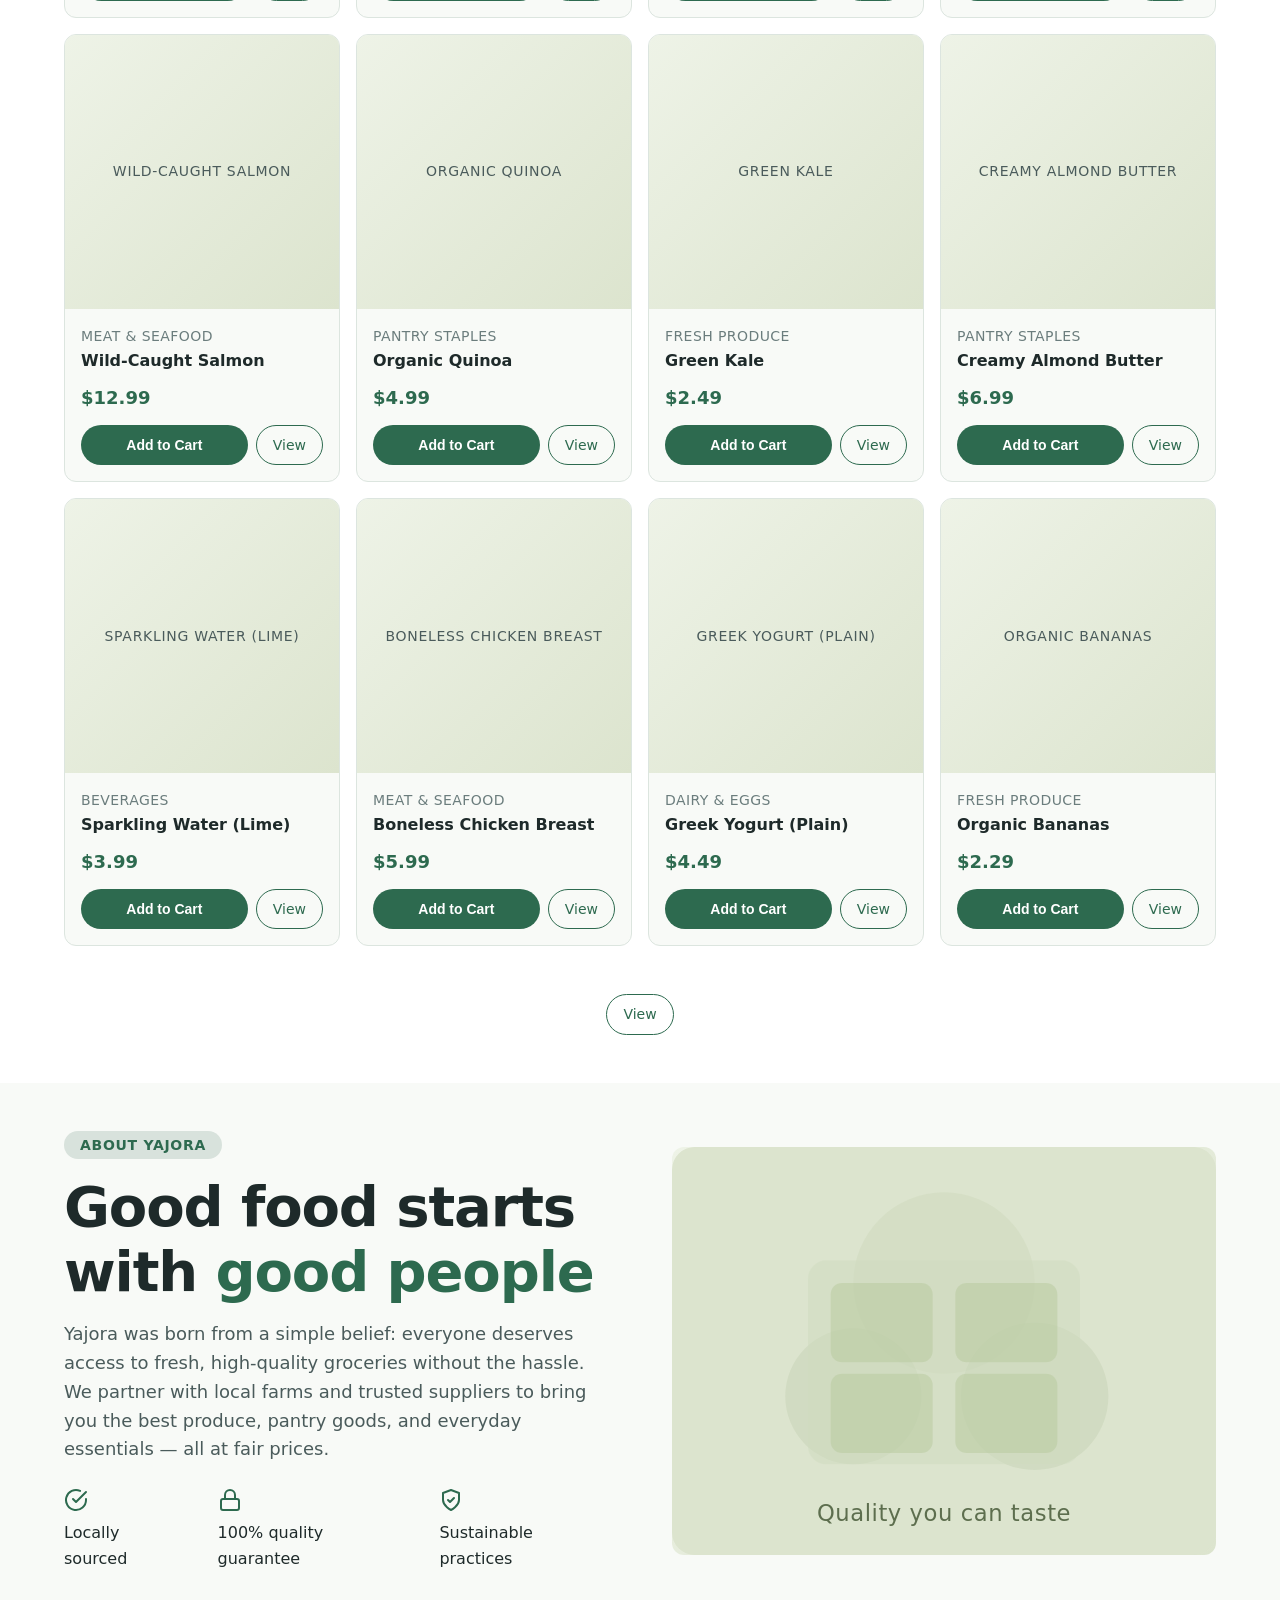
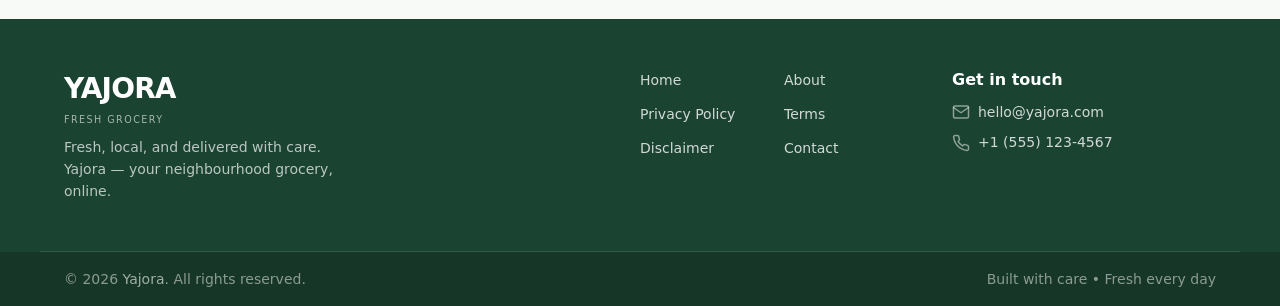
==== commit fbcf3331: "Update index.html" ====
--- a/index.html
+++ b/index.html
@@ -220,7 +220,7 @@
                     <!-- Static fallback structure for initial load -->
                 </div>
                 <div class="products-cta">
-                    <a href="/all-products.html" class="btn btn-outline">View All Products</a>
+                    <a href="/product/product.html?slug=${product.slug}" class="btn-view-product">View</a>
                 </div>
             </div>
         </section>
--- a/style.css
+++ b/style.css
@@ -0,0 +1,1226 @@
+/* ============================================================
+   YAJORA — style.css
+   Master stylesheet for the Yajora grocery website.
+   Mobile-first, responsive, accessible.
+   ============================================================ */
+
+/* ----- CSS Variables (custom properties) ----- */
+:root {
+    /* Colours */
+    --color-primary: #2D6A4F;
+    --color-primary-light: #40916C;
+    --color-primary-dark: #1B4332;
+    --color-primary-subtle: #D8E2DC;
+    --color-accent: #F4A261;
+    --color-accent-hover: #E88F4D;
+    --color-bg: #F8FAF7;
+    --color-surface: #FFFFFF;
+    --color-text: #1E2A2A;
+    --color-text-muted: #4A5B5B;
+    --color-text-light: #6B7D7D;
+    --color-border: #DCE5DF;
+    --color-focus-ring: #2D6A4F;
+    --color-error: #B33C3C;
+    --color-success: #2D6A4F;
+
+    /* Typography */
+    --font-family: system-ui, -apple-system, 'Segoe UI', Roboto, 'Helvetica Neue', Arial, sans-serif;
+    --font-size-base: 1rem;
+    --font-size-sm: 0.875rem;
+    --font-size-lg: 1.125rem;
+    --font-size-xl: 1.25rem;
+    --font-size-2xl: 1.5rem;
+    --font-size-3xl: 2rem;
+    --font-size-4xl: 2.75rem;
+
+    /* Spacing */
+    --spacing-xs: 0.25rem;
+    --spacing-sm: 0.5rem;
+    --spacing-md: 1rem;
+    --spacing-lg: 1.5rem;
+    --spacing-xl: 2rem;
+    --spacing-2xl: 3rem;
+    --spacing-3xl: 4rem;
+
+    /* Layout */
+    --container-max-width: 1200px;
+    --header-height: 72px;
+    --border-radius: 12px;
+    --border-radius-sm: 8px;
+    --shadow-sm: 0 1px 3px rgba(0, 0, 0, 0.06);
+    --shadow-md: 0 4px 16px rgba(0, 0, 0, 0.08);
+    --shadow-lg: 0 8px 32px rgba(0, 0, 0, 0.12);
+    --transition-speed: 0.25s;
+}
+
+/* ----- Reset & Base ----- */
+*,
+*::before,
+*::after {
+    box-sizing: border-box;
+    margin: 0;
+    padding: 0;
+}
+
+html {
+    scroll-behavior: smooth;
+    -webkit-text-size-adjust: 100%;
+}
+
+body {
+    font-family: var(--font-family);
+    font-size: var(--font-size-base);
+    line-height: 1.6;
+    color: var(--color-text);
+    background-color: var(--color-bg);
+    -webkit-font-smoothing: antialiased;
+    -moz-osx-font-smoothing: grayscale;
+    min-height: 100vh;
+    display: flex;
+    flex-direction: column;
+}
+
+img,
+svg {
+    display: block;
+    max-width: 100%;
+}
+
+a {
+    color: var(--color-primary);
+    text-decoration: none;
+    transition: color var(--transition-speed) ease;
+}
+
+a:hover {
+    color: var(--color-primary-dark);
+}
+
+ul,
+ol {
+    list-style: none;
+}
+
+/* ----- Accessibility helpers ----- */
+.sr-only {
+    position: absolute !important;
+    width: 1px !important;
+    height: 1px !important;
+    padding: 0 !important;
+    margin: -1px !important;
+    overflow: hidden !important;
+    clip: rect(0, 0, 0, 0) !important;
+    white-space: nowrap !important;
+    border: 0 !important;
+}
+
+/* Focus styles for keyboard navigation */
+a:focus-visible,
+button:focus-visible,
+input:focus-visible,
+select:focus-visible {
+    outline: 3px solid var(--color-focus-ring);
+    outline-offset: 2px;
+    border-radius: 4px;
+}
+
+/* ----- Container ----- */
+.container {
+    width: 100%;
+    max-width: var(--container-max-width);
+    margin: 0 auto;
+    padding: 0 var(--spacing-lg);
+}
+
+/* ----- Buttons ----- */
+.btn {
+    display: inline-flex;
+    align-items: center;
+    justify-content: center;
+    gap: var(--spacing-sm);
+    padding: 0.75rem 1.75rem;
+    font-family: var(--font-family);
+    font-size: var(--font-size-base);
+    font-weight: 600;
+    line-height: 1.2;
+    text-align: center;
+    border: 2px solid transparent;
+    border-radius: 50px;
+    cursor: pointer;
+    transition: all var(--transition-speed) ease;
+    text-decoration: none;
+    min-height: 48px;
+}
+
+.btn-primary {
+    background-color: var(--color-primary);
+    color: #fff;
+    border-color: var(--color-primary);
+}
+
+.btn-primary:hover,
+.btn-primary:focus-visible {
+    background-color: var(--color-primary-dark);
+    border-color: var(--color-primary-dark);
+    color: #fff;
+    transform: translateY(-2px);
+    box-shadow: var(--shadow-md);
+}
+
+.btn-outline {
+    background-color: transparent;
+    color: var(--color-primary);
+    border-color: var(--color-primary);
+}
+
+.btn-outline:hover,
+.btn-outline:focus-visible {
+    background-color: var(--color-primary);
+    color: #fff;
+    transform: translateY(-2px);
+    box-shadow: var(--shadow-md);
+}
+
+.btn-large {
+    padding: 0.9rem 2.5rem;
+    font-size: var(--font-size-lg);
+    min-height: 56px;
+}
+
+/* ----- Section headers ----- */
+.section-header {
+    text-align: center;
+    margin-bottom: var(--spacing-2xl);
+}
+
+.section-title {
+    font-size: var(--font-size-3xl);
+    font-weight: 700;
+    letter-spacing: -0.02em;
+    color: var(--color-text);
+    margin-bottom: var(--spacing-sm);
+}
+
+.section-subtitle {
+    font-size: var(--font-size-lg);
+    color: var(--color-text-light);
+    max-width: 560px;
+    margin: 0 auto;
+}
+
+/* ============================================================
+   HEADER
+   ============================================================ */
+.site-header {
+    position: sticky;
+    top: 0;
+    z-index: 100;
+    background-color: var(--color-surface);
+    border-bottom: 1px solid var(--color-border);
+    box-shadow: var(--shadow-sm);
+    height: var(--header-height);
+    display: flex;
+    align-items: center;
+}
+
+.header-inner {
+    display: flex;
+    align-items: center;
+    justify-content: space-between;
+    gap: var(--spacing-md);
+    width: 100%;
+}
+
+/* Logo */
+.logo-wrapper {
+    flex-shrink: 0;
+}
+
+.logo {
+    display: flex;
+    flex-direction: column;
+    line-height: 1.1;
+    text-decoration: none;
+}
+
+.logo-wordmark {
+    font-size: 1.5rem;
+    font-weight: 700;
+    letter-spacing: -0.03em;
+    color: var(--color-primary);
+    text-transform: uppercase;
+}
+
+.logo-tagline {
+    font-size: 0.6rem;
+    font-weight: 400;
+    letter-spacing: 0.15em;
+    color: var(--color-text-light);
+    text-transform: uppercase;
+}
+
+/* Navigation toggle (hamburger) */
+.nav-toggle {
+    display: flex;
+    flex-direction: column;
+    align-items: center;
+    justify-content: center;
+    width: 44px;
+    height: 44px;
+    padding: 0;
+    background: transparent;
+    border: none;
+    cursor: pointer;
+    border-radius: var(--border-radius-sm);
+    transition: background 0.2s;
+}
+
+.nav-toggle:hover {
+    background-color: var(--color-primary-subtle);
+}
+
+.nav-toggle-icon {
+    display: flex;
+    flex-direction: column;
+    gap: 5px;
+    width: 24px;
+}
+
+.nav-toggle-icon span {
+    display: block;
+    height: 2.5px;
+    width: 100%;
+    background-color: var(--color-text);
+    border-radius: 2px;
+    transition: all 0.25s ease;
+    transform-origin: center;
+}
+
+.nav-toggle[aria-expanded="true"] .nav-toggle-icon span:nth-child(1) {
+    transform: rotate(45deg) translate(5px, 5px);
+}
+
+.nav-toggle[aria-expanded="true"] .nav-toggle-icon span:nth-child(2) {
+    opacity: 0;
+}
+
+.nav-toggle[aria-expanded="true"] .nav-toggle-icon span:nth-child(3) {
+    transform: rotate(-45deg) translate(5px, -5px);
+}
+
+/* Primary navigation */
+.primary-nav {
+    display: none;
+    position: absolute;
+    top: var(--header-height);
+    left: 0;
+    right: 0;
+    background-color: var(--color-surface);
+    border-bottom: 1px solid var(--color-border);
+    box-shadow: var(--shadow-md);
+    padding: var(--spacing-md) 0;
+}
+
+.primary-nav.is-open {
+    display: block;
+}
+
+.nav-list {
+    display: flex;
+    flex-direction: column;
+    gap: var(--spacing-sm);
+    padding: 0 var(--spacing-lg);
+}
+
+.nav-link {
+    display: block;
+    padding: var(--spacing-sm) var(--spacing-md);
+    font-weight: 500;
+    color: var(--color-text);
+    border-radius: var(--border-radius-sm);
+    transition: background 0.2s, color 0.2s;
+}
+
+.nav-link:hover,
+.nav-link:focus-visible {
+    background-color: var(--color-primary-subtle);
+    color: var(--color-primary);
+}
+
+.nav-link.active {
+    color: var(--color-primary);
+    font-weight: 600;
+}
+
+/* Header actions */
+.header-actions {
+    display: flex;
+    align-items: center;
+    gap: var(--spacing-sm);
+    flex-shrink: 0;
+}
+
+.search-toggle,
+.cart-link {
+    display: flex;
+    align-items: center;
+    justify-content: center;
+    width: 44px;
+    height: 44px;
+    background: transparent;
+    border: none;
+    border-radius: var(--border-radius-sm);
+    cursor: pointer;
+    color: var(--color-text);
+    transition: background 0.2s, color 0.2s;
+    position: relative;
+}
+
+.search-toggle:hover,
+.cart-link:hover {
+    background-color: var(--color-primary-subtle);
+    color: var(--color-primary);
+}
+
+.cart-link {
+    text-decoration: none;
+}
+
+.cart-count {
+    position: absolute;
+    top: -2px;
+    right: -2px;
+    display: flex;
+    align-items: center;
+    justify-content: center;
+    min-width: 20px;
+    height: 20px;
+    padding: 0 5px;
+    font-size: 0.7rem;
+    font-weight: 700;
+    color: #fff;
+    background-color: var(--color-accent);
+    border-radius: 50px;
+    border: 2px solid var(--color-surface);
+    line-height: 1;
+}
+
+/* Search overlay */
+.search-overlay {
+    position: fixed;
+    top: var(--header-height);
+    left: 0;
+    right: 0;
+    bottom: 0;
+    background-color: rgba(0, 0, 0, 0.4);
+    backdrop-filter: blur(4px);
+    z-index: 99;
+    display: none;
+    align-items: flex-start;
+    justify-content: center;
+    padding: var(--spacing-xl) var(--spacing-lg);
+    overflow-y: auto;
+}
+
+.search-overlay.is-open {
+    display: flex;
+}
+
+.search-container {
+    max-width: 720px;
+    width: 100%;
+    background-color: var(--color-surface);
+    border-radius: var(--border-radius);
+    box-shadow: var(--shadow-lg);
+    padding: var(--spacing-lg);
+    margin-top: var(--spacing-md);
+}
+
+.search-form {
+    display: flex;
+    align-items: center;
+    gap: var(--spacing-sm);
+    position: relative;
+}
+
+.search-input {
+    flex: 1;
+    padding: 0.75rem 1rem;
+    font-size: var(--font-size-lg);
+    font-family: var(--font-family);
+    border: 2px solid var(--color-border);
+    border-radius: 50px;
+    background-color: var(--color-bg);
+    transition: border-color 0.2s, box-shadow 0.2s;
+    min-height: 52px;
+}
+
+.search-input:focus {
+    border-color: var(--color-primary);
+    box-shadow: 0 0 0 3px rgba(45, 106, 79, 0.15);
+    outline: none;
+}
+
+.search-submit {
+    flex-shrink: 0;
+    display: flex;
+    align-items: center;
+    justify-content: center;
+    width: 52px;
+    height: 52px;
+    background-color: var(--color-primary);
+    color: #fff;
+    border: none;
+    border-radius: 50%;
+    cursor: pointer;
+    transition: background 0.2s, transform 0.2s;
+}
+
+.search-submit:hover {
+    background-color: var(--color-primary-dark);
+    transform: scale(1.03);
+}
+
+.search-close {
+    flex-shrink: 0;
+    display: flex;
+    align-items: center;
+    justify-content: center;
+    width: 44px;
+    height: 44px;
+    background: transparent;
+    border: none;
+    border-radius: 50%;
+    cursor: pointer;
+    color: var(--color-text-muted);
+    transition: background 0.2s;
+}
+
+.search-close:hover {
+    background-color: var(--color-primary-subtle);
+}
+
+.search-hint {
+    font-size: var(--font-size-sm);
+    color: var(--color-text-light);
+    margin-top: var(--spacing-sm);
+    padding-left: var(--spacing-sm);
+}
+
+.search-results {
+    margin-top: var(--spacing-md);
+    max-height: 400px;
+    overflow-y: auto;
+}
+
+/* ============================================================
+   HERO
+   ============================================================ */
+.hero {
+    padding: var(--spacing-2xl) 0;
+    background-color: var(--color-surface);
+}
+
+.hero-inner {
+    display: grid;
+    gap: var(--spacing-2xl);
+    align-items: center;
+}
+
+.hero-content {
+    display: flex;
+    flex-direction: column;
+    gap: var(--spacing-md);
+}
+
+.hero-badge {
+    display: inline-block;
+    font-size: var(--font-size-sm);
+    font-weight: 600;
+    letter-spacing: 0.05em;
+    text-transform: uppercase;
+    color: var(--color-primary);
+    background-color: var(--color-primary-subtle);
+    padding: 0.2rem 1rem;
+    border-radius: 50px;
+    align-self: flex-start;
+}
+
+.hero-title {
+    font-size: var(--font-size-3xl);
+    font-weight: 800;
+    line-height: 1.1;
+    letter-spacing: -0.02em;
+    color: var(--color-text);
+}
+
+.hero-highlight {
+    color: var(--color-primary);
+    position: relative;
+}
+
+.hero-description {
+    font-size: var(--font-size-lg);
+    color: var(--color-text-muted);
+    max-width: 520px;
+}
+
+.hero-actions {
+    display: flex;
+    flex-wrap: wrap;
+    gap: var(--spacing-md);
+    margin-top: var(--spacing-sm);
+}
+
+.hero-stats {
+    display: grid;
+    grid-template-columns: repeat(3, 1fr);
+    gap: var(--spacing-md);
+    margin-top: var(--spacing-md);
+    padding-top: var(--spacing-md);
+    border-top: 1px solid var(--color-border);
+}
+
+.hero-stats li {
+    text-align: center;
+}
+
+.stat-number {
+    display: block;
+    font-size: var(--font-size-xl);
+    font-weight: 700;
+    color: var(--color-primary);
+}
+
+.stat-label {
+    font-size: var(--font-size-sm);
+    color: var(--color-text-light);
+}
+
+.hero-visual {
+    border-radius: var(--border-radius);
+    overflow: hidden;
+    background: linear-gradient(145deg, #f0f4e8, #e6ecda);
+    aspect-ratio: 5 / 4;
+    display: flex;
+    align-items: center;
+    justify-content: center;
+}
+
+.hero-image-placeholder {
+    width: 100%;
+    height: 100%;
+}
+
+/* ============================================================
+   CATEGORIES
+   ============================================================ */
+.categories {
+    padding: var(--spacing-2xl) 0;
+    background-color: var(--color-bg);
+}
+
+.category-grid {
+    display: grid;
+    grid-template-columns: repeat(2, 1fr);
+    gap: var(--spacing-md);
+}
+
+.category-card {
+    background-color: var(--color-surface);
+    border-radius: var(--border-radius);
+    box-shadow: var(--shadow-sm);
+    transition: transform 0.2s, box-shadow 0.2s;
+    border: 1px solid var(--color-border);
+}
+
+.category-card:hover {
+    transform: translateY(-4px);
+    box-shadow: var(--shadow-md);
+}
+
+.category-link {
+    display: flex;
+    flex-direction: column;
+    align-items: center;
+    padding: var(--spacing-lg) var(--spacing-md);
+    text-align: center;
+    text-decoration: none;
+    color: var(--color-text);
+    gap: var(--spacing-xs);
+}
+
+.category-icon {
+    color: var(--color-primary);
+    margin-bottom: var(--spacing-xs);
+}
+
+.category-name {
+    font-weight: 600;
+    font-size: var(--font-size-base);
+    color: var(--color-text);
+}
+
+.category-count {
+    font-size: var(--font-size-sm);
+    color: var(--color-text-light);
+}
+
+/* ============================================================
+   PRODUCTS
+   ============================================================ */
+.products {
+    padding: var(--spacing-2xl) 0;
+    background-color: var(--color-surface);
+}
+
+.product-grid {
+    display: grid;
+    grid-template-columns: repeat(2, 1fr);
+    gap: var(--spacing-md);
+    margin-bottom: var(--spacing-2xl);
+}
+
+.product-card {
+    background-color: var(--color-bg);
+    border-radius: var(--border-radius);
+    border: 1px solid var(--color-border);
+    overflow: hidden;
+    transition: transform 0.25s ease, box-shadow 0.25s ease;
+    display: flex;
+    flex-direction: column;
+}
+
+.product-card:hover {
+    transform: translateY(-4px);
+    box-shadow: var(--shadow-md);
+}
+
+.product-image-wrapper {
+    position: relative;
+    aspect-ratio: 1 / 1;
+    background-color: #f0f4ee;
+    overflow: hidden;
+}
+
+.product-image-wrapper img {
+    width: 100%;
+    height: 100%;
+    object-fit: cover;
+    display: block;
+}
+
+.product-image-wrapper .placeholder-fallback {
+    width: 100%;
+    height: 100%;
+    display: flex;
+    align-items: center;
+    justify-content: center;
+    background: linear-gradient(135deg, #eef3e7, #dce4ce);
+    color: var(--color-text-light);
+    font-weight: 500;
+    font-size: var(--font-size-sm);
+    text-transform: uppercase;
+    letter-spacing: 0.05em;
+}
+
+.product-info {
+    padding: var(--spacing-md);
+    display: flex;
+    flex-direction: column;
+    flex: 1;
+    gap: var(--spacing-xs);
+}
+
+.product-name {
+    font-weight: 600;
+    font-size: var(--font-size-base);
+    color: var(--color-text);
+    line-height: 1.3;
+}
+
+.product-category {
+    font-size: var(--font-size-sm);
+    color: var(--color-text-light);
+    text-transform: uppercase;
+    letter-spacing: 0.03em;
+}
+
+.product-price {
+    font-size: var(--font-size-lg);
+    font-weight: 700;
+    color: var(--color-primary);
+    margin-top: auto;
+    padding-top: var(--spacing-sm);
+}
+
+.product-actions {
+    display: flex;
+    gap: var(--spacing-sm);
+    margin-top: var(--spacing-sm);
+}
+
+.btn-add-cart {
+    flex: 1;
+    padding: 0.5rem 1rem;
+    font-size: var(--font-size-sm);
+    font-weight: 600;
+    background-color: var(--color-primary);
+    color: #fff;
+    border: none;
+    border-radius: 50px;
+    cursor: pointer;
+    transition: background 0.2s, transform 0.15s;
+    min-height: 40px;
+}
+
+.btn-add-cart:hover {
+    background-color: var(--color-primary-dark);
+    transform: scale(1.02);
+}
+
+.btn-add-cart:active {
+    transform: scale(0.97);
+}
+
+.btn-view-product {
+    padding: 0.5rem 1rem;
+    font-size: var(--font-size-sm);
+    font-weight: 500;
+    background-color: transparent;
+    color: var(--color-primary);
+    border: 1.5px solid var(--color-primary);
+    border-radius: 50px;
+    cursor: pointer;
+    transition: background 0.2s, color 0.2s;
+    min-height: 40px;
+    text-decoration: none;
+    display: inline-flex;
+    align-items: center;
+    justify-content: center;
+}
+
+.btn-view-product:hover {
+    background-color: var(--color-primary);
+    color: #fff;
+}
+
+.products-cta {
+    text-align: center;
+}
+
+/* ============================================================
+   ABOUT
+   ============================================================ */
+.about {
+    padding: var(--spacing-2xl) 0;
+    background-color: var(--color-bg);
+}
+
+.about-inner {
+    display: grid;
+    gap: var(--spacing-2xl);
+    align-items: center;
+}
+
+.about-content {
+    display: flex;
+    flex-direction: column;
+    gap: var(--spacing-md);
+}
+
+.about-badge {
+    display: inline-block;
+    font-size: var(--font-size-sm);
+    font-weight: 600;
+    letter-spacing: 0.05em;
+    text-transform: uppercase;
+    color: var(--color-primary);
+    background-color: var(--color-primary-subtle);
+    padding: 0.2rem 1rem;
+    border-radius: 50px;
+    align-self: flex-start;
+}
+
+.about-title {
+    font-size: var(--font-size-3xl);
+    font-weight: 700;
+    line-height: 1.15;
+    letter-spacing: -0.02em;
+    color: var(--color-text);
+}
+
+.about-highlight {
+    color: var(--color-primary);
+}
+
+.about-description {
+    font-size: var(--font-size-lg);
+    color: var(--color-text-muted);
+    max-width: 560px;
+}
+
+.about-values {
+    display: flex;
+    flex-direction: column;
+    gap: var(--spacing-sm);
+    margin-top: var(--spacing-sm);
+}
+
+.about-values li {
+    display: flex;
+    align-items: center;
+    gap: var(--spacing-sm);
+    font-weight: 500;
+    color: var(--color-text);
+}
+
+.value-icon {
+    color: var(--color-primary);
+    flex-shrink: 0;
+}
+
+.about-visual {
+    border-radius: var(--border-radius);
+    overflow: hidden;
+    background: linear-gradient(135deg, #eef3e7, #dce4ce);
+    aspect-ratio: 4 / 3;
+    display: flex;
+    align-items: center;
+    justify-content: center;
+}
+
+.about-image-placeholder {
+    width: 100%;
+    height: 100%;
+}
+
+/* ============================================================
+   FOOTER
+   ============================================================ */
+.site-footer {
+    background-color: var(--color-primary-dark);
+    color: rgba(255, 255, 255, 0.85);
+    margin-top: auto;
+    padding-top: var(--spacing-2xl);
+}
+
+.footer-inner {
+    display: grid;
+    gap: var(--spacing-2xl);
+    padding-bottom: var(--spacing-2xl);
+    border-bottom: 1px solid rgba(255, 255, 255, 0.12);
+}
+
+.footer-brand .footer-logo {
+    display: inline-flex;
+    flex-direction: column;
+    text-decoration: none;
+}
+
+.footer-brand .logo-wordmark {
+    color: #fff;
+    font-size: 1.75rem;
+}
+
+.footer-brand .logo-tagline {
+    color: rgba(255, 255, 255, 0.6);
+}
+
+.footer-description {
+    margin-top: var(--spacing-sm);
+    font-size: var(--font-size-sm);
+    color: rgba(255, 255, 255, 0.7);
+    max-width: 300px;
+}
+
+.footer-nav-list {
+    display: grid;
+    grid-template-columns: repeat(2, 1fr);
+    gap: var(--spacing-sm) var(--spacing-lg);
+}
+
+.footer-nav-list a {
+    color: rgba(255, 255, 255, 0.8);
+    font-size: var(--font-size-sm);
+    transition: color 0.2s;
+    text-decoration: none;
+}
+
+.footer-nav-list a:hover {
+    color: #fff;
+}
+
+.footer-contact-heading {
+    font-size: var(--font-size-base);
+    font-weight: 600;
+    color: #fff;
+    margin-bottom: var(--spacing-sm);
+}
+
+.footer-contact-list {
+    display: flex;
+    flex-direction: column;
+    gap: var(--spacing-sm);
+}
+
+.footer-contact-list li {
+    display: flex;
+    align-items: center;
+    gap: var(--spacing-sm);
+}
+
+.footer-contact-list a {
+    color: rgba(255, 255, 255, 0.8);
+    font-size: var(--font-size-sm);
+    text-decoration: none;
+}
+
+.footer-contact-list a:hover {
+    color: #fff;
+}
+
+.footer-contact-list svg {
+    flex-shrink: 0;
+    color: rgba(255, 255, 255, 0.5);
+}
+
+.footer-bottom {
+    padding: var(--spacing-md) 0;
+    background-color: rgba(0, 0, 0, 0.2);
+}
+
+.footer-bottom-inner {
+    display: flex;
+    flex-direction: column;
+    align-items: center;
+    gap: var(--spacing-sm);
+    text-align: center;
+}
+
+.footer-copy,
+.footer-credit {
+    font-size: var(--font-size-sm);
+    color: rgba(255, 255, 255, 0.5);
+}
+
+.footer-copy a {
+    color: rgba(255, 255, 255, 0.6);
+    text-decoration: none;
+}
+
+.footer-copy a:hover {
+    color: #fff;
+}
+
+/* ============================================================
+   RESPONSIVE BREAKPOINTS
+   ============================================================ */
+
+/* Tablet and up (≥ 640px) */
+@media (min-width: 640px) {
+    .category-grid {
+        grid-template-columns: repeat(3, 1fr);
+    }
+
+    .product-grid {
+        grid-template-columns: repeat(3, 1fr);
+    }
+
+    .hero-title {
+        font-size: var(--font-size-4xl);
+    }
+
+    .about-title {
+        font-size: var(--font-size-4xl);
+    }
+
+    .footer-inner {
+        grid-template-columns: 1fr 1fr;
+    }
+
+    .footer-nav-list {
+        grid-template-columns: 1fr 1fr;
+    }
+}
+
+/* Desktop and up (≥ 1024px) */
+@media (min-width: 1024px) {
+    .header-inner {
+        gap: var(--spacing-xl);
+    }
+
+    /* Show navigation inline */
+    .nav-toggle {
+        display: none;
+    }
+
+    .primary-nav {
+        display: block !important;
+        position: static;
+        background: transparent;
+        box-shadow: none;
+        border: none;
+        padding: 0;
+    }
+
+    .nav-list {
+        flex-direction: row;
+        gap: var(--spacing-md);
+        padding: 0;
+    }
+
+    .nav-link {
+        padding: var(--spacing-sm) var(--spacing-md);
+        border-radius: 50px;
+    }
+
+    .hero-inner {
+        grid-template-columns: 1fr 1fr;
+        gap: var(--spacing-3xl);
+    }
+
+    .hero-visual {
+        aspect-ratio: 5 / 4;
+    }
+
+    .category-grid {
+        grid-template-columns: repeat(6, 1fr);
+    }
+
+    .product-grid {
+        grid-template-columns: repeat(4, 1fr);
+    }
+
+    .about-inner {
+        grid-template-columns: 1fr 1fr;
+        gap: var(--spacing-3xl);
+    }
+
+    .about-values {
+        flex-direction: row;
+        gap: var(--spacing-xl);
+    }
+
+    .about-values li {
+        flex-direction: column;
+        align-items: flex-start;
+        text-align: left;
+    }
+
+    .footer-inner {
+        grid-template-columns: 2fr 1fr 1fr;
+        gap: var(--spacing-2xl);
+    }
+
+    .footer-bottom-inner {
+        flex-direction: row;
+        justify-content: space-between;
+        text-align: left;
+    }
+}
+
+/* Large desktop (≥ 1280px) */
+@media (min-width: 1280px) {
+    .hero-title {
+        font-size: 3.5rem;
+    }
+
+    .about-title {
+        font-size: 3.5rem;
+    }
+
+    .product-grid {
+        grid-template-columns: repeat(4, 1fr);
+    }
+}
+
+/* ============================================================
+   UTILITY & MOTION
+   ============================================================ */
+
+/* Scroll-reveal base (will be toggled by JS) */
+.reveal {
+    opacity: 0;
+    transform: translateY(24px);
+    transition: opacity 0.6s ease, transform 0.6s ease;
+}
+
+.reveal.visible {
+    opacity: 1;
+    transform: translateY(0);
+}
+
+/* Respect reduced motion */
+@media (prefers-reduced-motion: reduce) {
+    *,
+    *::before,
+    *::after {
+        animation-duration: 0.01ms !important;
+        animation-iteration-count: 1 !important;
+        transition-duration: 0.01ms !important;
+        scroll-behavior: auto !important;
+    }
+
+    .reveal {
+        opacity: 1 !important;
+        transform: none !important;
+    }
+}
+
+/* ============================================================
+   EMPTY / FALLBACK STATES
+   ============================================================ */
+.search-empty {
+    text-align: center;
+    padding: var(--spacing-xl) var(--spacing-md);
+    color: var(--color-text-muted);
+}
+
+.search-empty svg {
+    margin: 0 auto var(--spacing-md);
+    color: var(--color-primary-subtle);
+}
+
+/* ============================================================
+   CART BADGE (live count)
+   ============================================================ */
+.cart-count {
+    transition: transform 0.2s ease;
+}
+
+.cart-count.pop {
+    animation: pop 0.25s ease;
+}
+
+@keyframes pop {
+    0% {
+        transform: scale(0.8);
+    }
+    50% {
+        transform: scale(1.25);
+    }
+    100% {
+        transform: scale(1);
+    }
+}
+
+/* ============================================================
+   PRODUCT CARD IMAGE FALLBACK (applied via JS)
+   ============================================================ */
+.product-image-wrapper .fallback-text {
+    display: flex;
+    align-items: center;
+    justify-content: center;
+    width: 100%;
+    height: 100%;
+    background: linear-gradient(135deg, #eef3e7, #dce4ce);
+    color: var(--color-text-light);
+    font-weight: 500;
+    font-size: var(--font-size-sm);
+    text-transform: uppercase;
+    letter-spacing: 0.05em;
+    text-align: center;
+    padding: var(--spacing-md);
+}
+/* PRODUCT */.product-detail-container{padding:var(--spacing-2xl) 0}.product-detail{display:grid;gap:var(--spacing-2xl)}.product-gallery{display:flex;flex-direction:column;gap:var(--spacing-md)}.product-gallery-main{position:relative;aspect-ratio:1/1;background-color:var(--color-bg);border-radius:var(--border-radius);overflow:hidden;border:1px solid var(--color-border)}.product-gallery-main img{width:100%;height:100%;object-fit:cover;display:block}.product-gallery-thumbnails{display:flex;gap:var(--spacing-sm);overflow-x:auto;padding-bottom:var(--spacing-sm);scroll-snap-type:x mandatory;-webkit-overflow-scrolling:touch}.product-gallery-thumbnails button{flex:0 0 80px;aspect-ratio:1/1;border:2px solid transparent;border-radius:var(--border-radius-sm);overflow:hidden;cursor:pointer;padding:0;background:var(--color-bg);transition:border-color .2s,transform .15s;scroll-snap-align:start}.product-gallery-thumbnails button:hover{transform:scale(1.03)}.product-gallery-thumbnails button.active{border-color:var(--color-primary);box-shadow:0 0 0 2px var(--color-primary-light)}.product-gallery-thumbnails button img{width:100%;height:100%;object-fit:cover;display:block}.product-info-detail{display:flex;flex-direction:column;gap:var(--spacing-md)}.product-info-detail .product-category{font-size:var(--font-size-sm);color:var(--color-text-light);text-transform:uppercase;letter-spacing:.05em}.product-info-detail h1{font-size:var(--font-size-3xl);font-weight:700;line-height:1.2;color:var(--color-text);margin:0}.product-info-detail .product-price-detail{font-size:var(--font-size-2xl);font-weight:700;color:var(--color-primary)}.product-info-detail .product-description{color:var(--color-text-muted);line-height:1.7;max-width:600px}.product-variants{display:flex;flex-direction:column;gap:var(--spacing-xs)}.product-variants label{font-weight:600;font-size:var(--font-size-sm);color:var(--color-text)}.product-variants select{padding:.6rem 1rem;font-family:var(--font-family);font-size:var(--font-size-base);border:2px solid var(--color-border);border-radius:var(--border-radius-sm);background-color:var(--color-surface);max-width:280px;cursor:pointer;transition:border-color .2s}.product-variants select:focus{border-color:var(--color-primary);outline:none;box-shadow:0 0 0 3px rgba(45,106,79,.15)}.product-quantity{display:flex;align-items:center;gap:var(--spacing-md)}.product-quantity label{font-weight:600;font-size:var(--font-size-sm);color:var(--color-text)}.quantity-control{display:flex;align-items:center;border:2px solid var(--color-border);border-radius:var(--border-radius-sm);overflow:hidden}.quantity-control button{width:40px;height:40px;background:var(--color-bg);border:none;font-size:1.25rem;font-weight:600;cursor:pointer;color:var(--color-text);transition:background .15s;display:flex;align-items:center;justify-content:center}.quantity-control button:hover{background:var(--color-primary-subtle)}.quantity-control input{width:56px;height:40px;text-align:center;border:none;border-left:2px solid var(--color-border);border-right:2px solid var(--color-border);font-size:var(--font-size-base);font-weight:600;font-family:var(--font-family);background:var(--color-surface);padding:0;-moz-appearance:textfield}.quantity-control input::-webkit-outer-spin-button,.quantity-control input::-webkit-inner-spin-button{-webkit-appearance:none;margin:0}.quantity-control input:focus{outline:none;background:var(--color-primary-subtle)}.product-actions-detail{display:flex;flex-wrap:wrap;gap:var(--spacing-md);margin-top:var(--spacing-sm)}.btn-order-now{background-color:var(--color-accent);color:#fff;border-color:var(--color-accent)}.btn-order-now:hover,.btn-order-now:focus-visible{background-color:var(--color-accent-hover);border-color:var(--color-accent-hover);color:#fff;transform:translateY(-2px);box-shadow:var(--shadow-md)}.product-stock{font-size:var(--font-size-sm);font-weight:500;display:flex;align-items:center;gap:var(--spacing-xs)}.product-stock.in-stock{color:var(--color-success)}.product-stock.out-of-stock{color:var(--color-error)}.product-stock .stock-dot{display:inline-block;width:10px;height:10px;border-radius:50%;background:currentColor}.similar-products{padding:var(--spacing-2xl) 0;background-color:var(--color-bg)}.similar-products .product-grid{margin-bottom:0}@media (min-width:768px){.product-detail{grid-template-columns:1fr 1fr;gap:var(--spacing-2xl)}.product-gallery-thumbnails{gap:var(--spacing-sm)}.product-gallery-thumbnails button{flex:0 0 90px}}@media (min-width:1024px){.product-gallery-thumbnails button{flex:0 0 100px}.product-info-detail h1{font-size:var(--font-size-4xl)}.product-info-detail .product-price-detail{font-size:var(--font-size-3xl)}}.product-gallery-thumbnails::after{content:'';display:block;flex:0 0 4px}@media (max-width:767px){.product-gallery-thumbnails{padding-bottom:var(--spacing-sm);scrollbar-width:thin}.product-gallery-thumbnails::-webkit-scrollbar{height:4px}.product-gallery-thumbnails::-webkit-scrollbar-thumb{background:var(--color-border);border-radius:4px}}.btn-order-now{}.product-actions-detail .btn{min-width:140px}.product-gallery-main .fallback-text,.product-gallery-thumbnails button .fallback-text{display:flex;align-items:center;justify-content:center;width:100%;height:100%;background:linear-gradient(135deg,#eef3e7,#dce4ce);color:var(--color-text-light);font-weight:500;font-size:var(--font-size-sm);text-transform:uppercase;letter-spacing:.05em;text-align:center;padding:var(--spacing-md)}
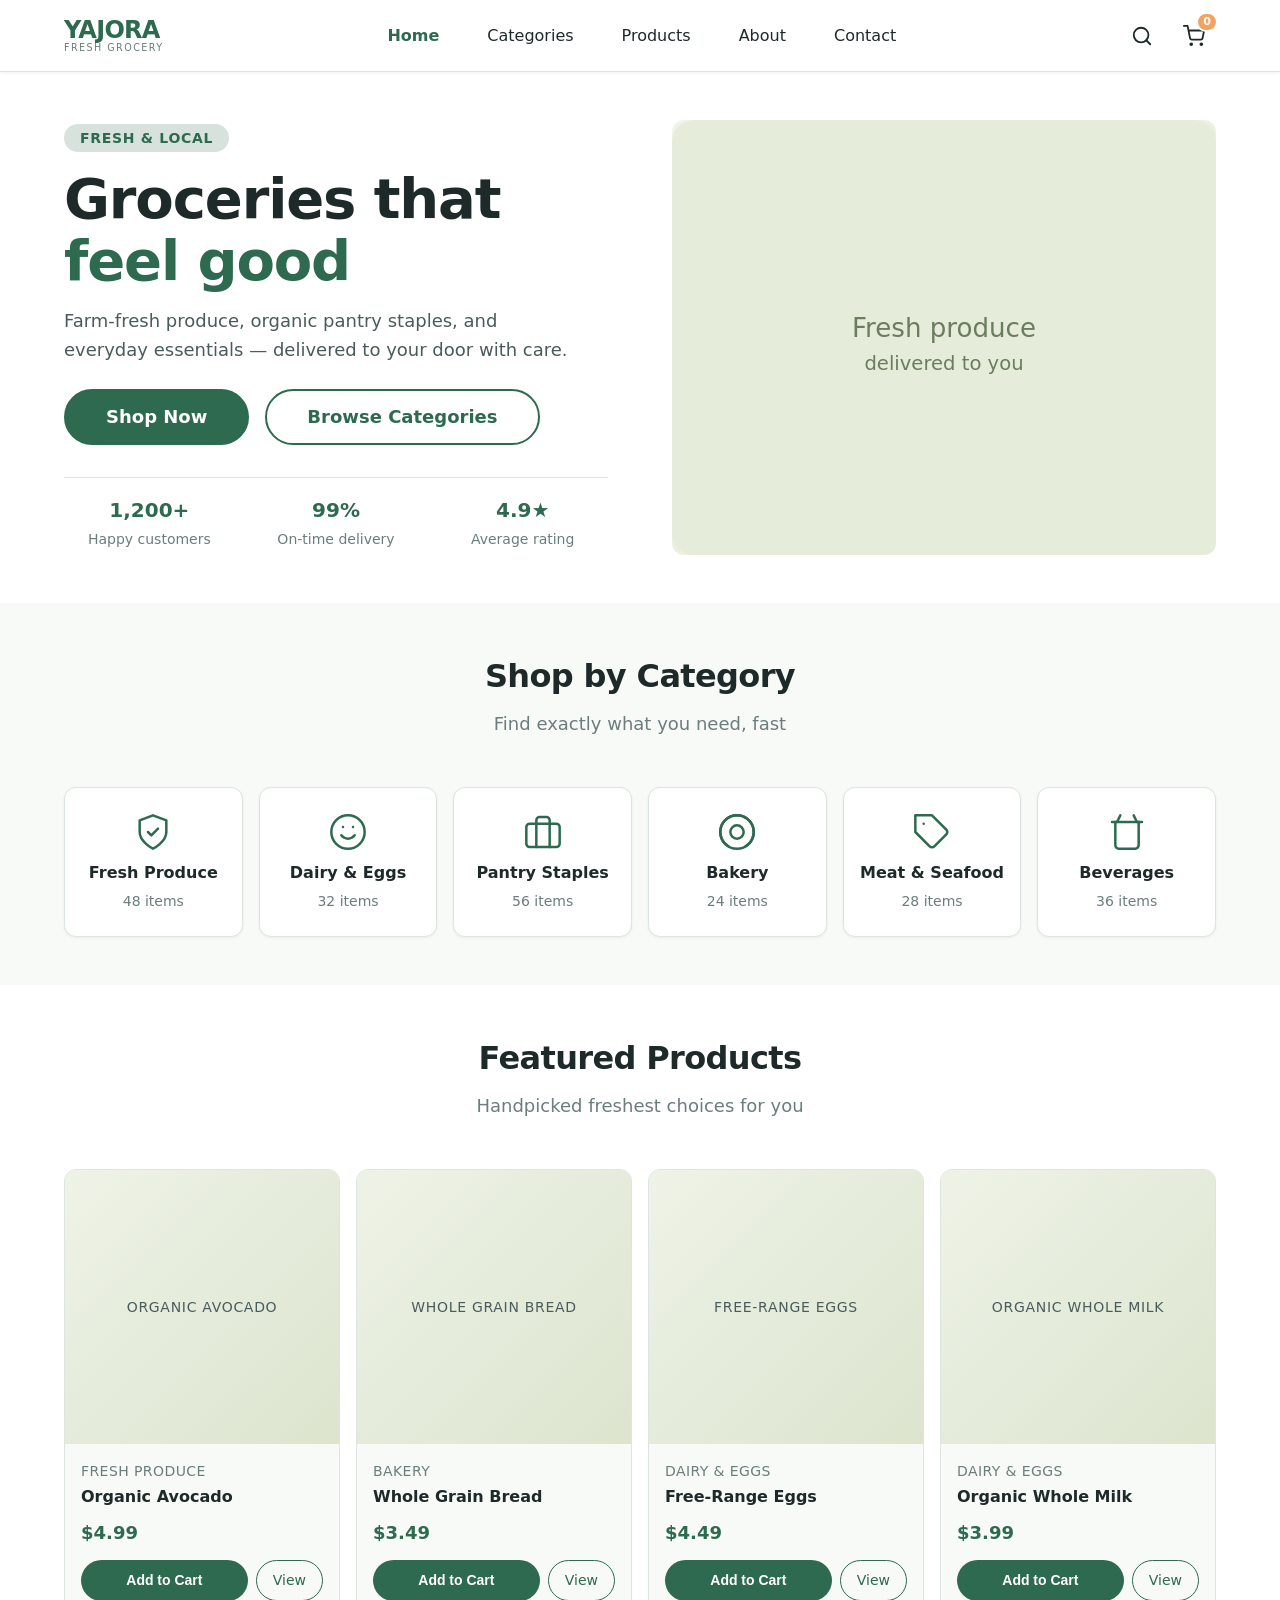
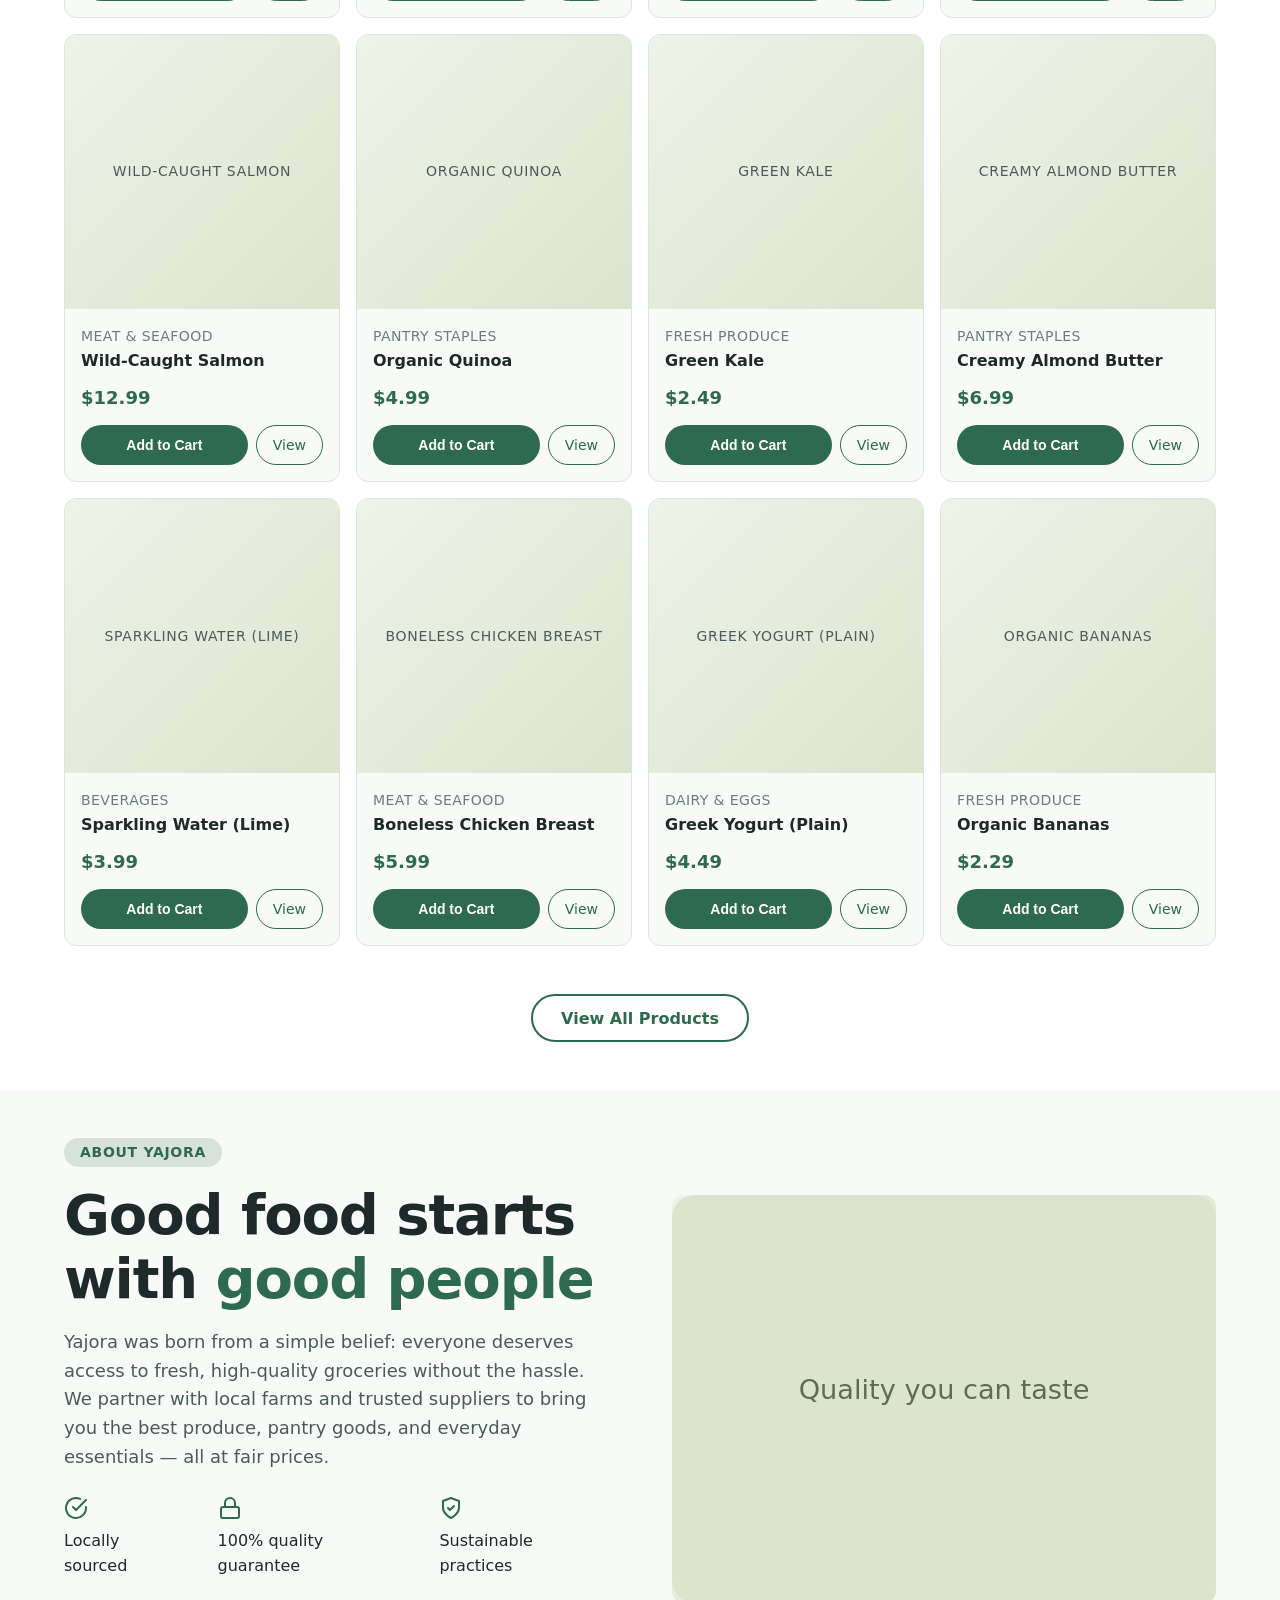
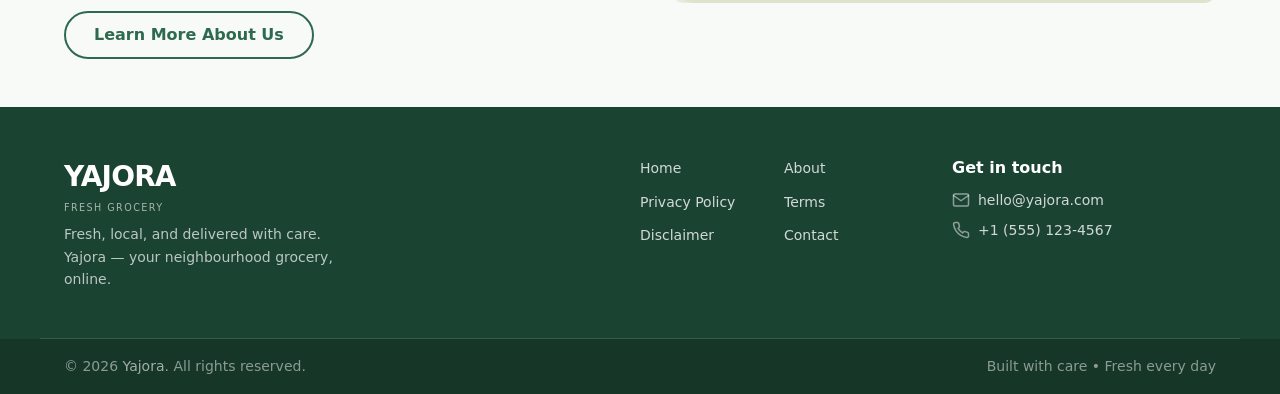
==== commit f9c9e3cd: "Update index.html" ====
--- a/index.html
+++ b/index.html
@@ -6,7 +6,6 @@
     <title>Yajora — Fresh Grocery, Delivered</title>
     <meta name="description" content="Yajora offers fresh groceries, organic produce, and everyday essentials with fast delivery. Shop quality food online." />
     <link rel="icon" href="data:image/svg+xml,<svg xmlns='http://www.w3.org/2000/svg' viewBox='0 0 100 100'><text y='.9em' font-size='90'>🛒</text></svg>" />
-    <!-- style.css will be linked after approval -->
     <link rel="stylesheet" href="style.css" />
 </head>
 <body>
@@ -31,10 +30,10 @@
             <nav id="primary-nav" class="primary-nav" aria-label="Main navigation">
                 <ul class="nav-list">
                     <li><a href="/" class="nav-link active" aria-current="page">Home</a></li>
-                    <li><a href="#categories" class="nav-link">Categories</a></li>
-                    <li><a href="#products" class="nav-link">Products</a></li>
-                    <li><a href="#about" class="nav-link">About</a></li>
-                    <li><a href="#contact" class="nav-link">Contact</a></li>
+                    <li><a href="/#categories" class="nav-link">Categories</a></li>
+                    <li><a href="/#products" class="nav-link">Products</a></li>
+                    <li><a href="/about.html" class="nav-link">About</a></li>
+                    <li><a href="/#contact" class="nav-link">Contact</a></li>
                 </ul>
             </nav>
 
@@ -45,7 +44,7 @@
                         <line x1="21" y1="21" x2="16.65" y2="16.65" />
                     </svg>
                 </button>
-                <a href="/cart.html" class="cart-link" aria-label="Shopping cart">
+                <a href="/cart/cart.html" class="cart-link" aria-label="Shopping cart">
                     <svg width="22" height="22" viewBox="0 0 24 24" fill="none" stroke="currentColor" stroke-width="2" stroke-linecap="round" stroke-linejoin="round" aria-hidden="true">
                         <circle cx="9" cy="21" r="1" />
                         <circle cx="20" cy="21" r="1" />
@@ -124,19 +123,15 @@
                 </div>
                 <div class="hero-visual" aria-hidden="true">
                     <div class="hero-image-placeholder">
-                        <svg width="100%" height="100%" viewBox="0 0 500 400" preserveAspectRatio="xMidYMid meet" style="display:block;background:linear-gradient(145deg,#f0f4e8 0%,#e6ecda 100%);border-radius:20px;">
-                            <rect width="500" height="400" rx="20" fill="#e6ecda" />
-                            <circle cx="250" cy="160" r="70" fill="#cbd5b0" opacity="0.4" />
-                            <circle cx="180" cy="240" r="45" fill="#b8c79a" opacity="0.3" />
-                            <circle cx="330" cy="240" r="50" fill="#b8c79a" opacity="0.3" />
-                            <circle cx="250" cy="300" r="55" fill="#a8b889" opacity="0.25" />
-                            <rect x="140" y="130" width="220" height="160" rx="12" fill="#d6dfc0" opacity="0.5" />
-                            <rect x="160" y="150" width="80" height="60" rx="8" fill="#aec09a" opacity="0.6" />
-                            <rect x="260" y="150" width="80" height="60" rx="8" fill="#aec09a" opacity="0.6" />
-                            <rect x="160" y="220" width="80" height="60" rx="8" fill="#aec09a" opacity="0.6" />
-                            <rect x="260" y="220" width="80" height="60" rx="8" fill="#aec09a" opacity="0.6" />
-                            <text x="250" y="370" text-anchor="middle" font-family="system-ui, sans-serif" font-size="22" fill="#6b7d5e" font-weight="500" letter-spacing="1">Fresh produce, delivered</text>
-                        </svg>
+                        <!-- Replace the src attribute with your hosted image URL -->
+                        <img
+                            src="data:image/svg+xml,%3Csvg xmlns='http://www.w3.org/2000/svg' width='500' height='400' viewBox='0 0 500 400'%3E%3Crect width='500' height='400' rx='20' fill='%23e6ecda'/%3E%3Ctext x='250' y='200' text-anchor='middle' font-family='system-ui, sans-serif' font-size='24' fill='%236b7d5e' font-weight='500'%3EFresh produce%3C/text%3E%3Ctext x='250' y='230' text-anchor='middle' font-family='system-ui, sans-serif' font-size='18' fill='%236b7d5e' font-weight='400'%3Edelivered to you%3C/text%3E%3C/svg%3E"
+                            alt="Fresh produce illustration"
+                            width="500"
+                            height="400"
+                            loading="lazy"
+                            style="width:100%;height:100%;object-fit:cover;border-radius:20px;"
+                        />
                     </div>
                 </div>
             </div>
@@ -217,10 +212,9 @@
                 </div>
                 <div class="product-grid" id="product-grid">
                     <!-- Products will be rendered by JavaScript -->
-                    <!-- Static fallback structure for initial load -->
                 </div>
                 <div class="products-cta">
-                    <a href="/product/product.html?slug=${product.slug}" class="btn-view-product">View</a>
+                    <a href="/all-products.html" class="btn btn-outline">View All Products</a>
                 </div>
             </div>
         </section>
@@ -257,21 +251,19 @@
                             <span>Sustainable practices</span>
                         </li>
                     </ul>
+                    <a href="/about.html" class="btn btn-outline" style="align-self:flex-start;margin-top:var(--spacing-md);">Learn More About Us</a>
                 </div>
                 <div class="about-visual" aria-hidden="true">
                     <div class="about-image-placeholder">
-                        <svg width="100%" height="100%" viewBox="0 0 480 360" preserveAspectRatio="xMidYMid meet" style="display:block;background:linear-gradient(135deg,#eef3e7 0%,#dce4ce 100%);border-radius:20px;">
-                            <rect width="480" height="360" rx="20" fill="#dce4ce" />
-                            <circle cx="240" cy="120" r="80" fill="#c2d0b0" opacity="0.3" />
-                            <circle cx="160" cy="220" r="60" fill="#b0c09a" opacity="0.25" />
-                            <circle cx="320" cy="220" r="65" fill="#b0c09a" opacity="0.25" />
-                            <rect x="120" y="100" width="240" height="180" rx="16" fill="#d0dcc0" opacity="0.5" />
-                            <rect x="140" y="120" width="90" height="70" rx="10" fill="#b8c99e" opacity="0.5" />
-                            <rect x="250" y="120" width="90" height="70" rx="10" fill="#b8c99e" opacity="0.5" />
-                            <rect x="140" y="200" width="90" height="70" rx="10" fill="#b8c99e" opacity="0.5" />
-                            <rect x="250" y="200" width="90" height="70" rx="10" fill="#b8c99e" opacity="0.5" />
-                            <text x="240" y="330" text-anchor="middle" font-family="system-ui, sans-serif" font-size="20" fill="#5d6e4e" font-weight="500" letter-spacing="0.5">Quality you can taste</text>
-                        </svg>
+                        <!-- Replace the src attribute with your hosted image URL -->
+                        <img
+                            src="data:image/svg+xml,%3Csvg xmlns='http://www.w3.org/2000/svg' width='480' height='360' viewBox='0 0 480 360'%3E%3Crect width='480' height='360' rx='20' fill='%23dce4ce'/%3E%3Ctext x='240' y='180' text-anchor='middle' font-family='system-ui, sans-serif' font-size='24' fill='%235d6e4e' font-weight='500'%3EQuality you can taste%3C/text%3E%3C/svg%3E"
+                            alt="Fresh produce quality illustration"
+                            width="480"
+                            height="360"
+                            loading="lazy"
+                            style="width:100%;height:100%;object-fit:cover;border-radius:20px;"
+                        />
                     </div>
                 </div>
             </div>
@@ -295,11 +287,11 @@
             <nav class="footer-nav" aria-label="Footer navigation">
                 <ul class="footer-nav-list">
                     <li><a href="/">Home</a></li>
-                    <li><a href="#about">About</a></li>
+                    <li><a href="/about.html">About</a></li>
                     <li><a href="/privacy-policy.html">Privacy Policy</a></li>
                     <li><a href="/terms.html">Terms</a></li>
                     <li><a href="/disclaimer.html">Disclaimer</a></li>
-                    <li><a href="#contact">Contact</a></li>
+                    <li><a href="/#contact">Contact</a></li>
                 </ul>
             </nav>
 
@@ -331,7 +323,6 @@
     </footer>
 
     <!-- ===== SCRIPTS ===== -->
-    <!-- index.js will be linked after approval -->
     <script src="index.js"></script>
 </body>
 </html>
--- a/style.css
+++ b/style.css
@@ -1224,3 +1224,7 @@
     padding: var(--spacing-md);
 }
 /* PRODUCT */.product-detail-container{padding:var(--spacing-2xl) 0}.product-detail{display:grid;gap:var(--spacing-2xl)}.product-gallery{display:flex;flex-direction:column;gap:var(--spacing-md)}.product-gallery-main{position:relative;aspect-ratio:1/1;background-color:var(--color-bg);border-radius:var(--border-radius);overflow:hidden;border:1px solid var(--color-border)}.product-gallery-main img{width:100%;height:100%;object-fit:cover;display:block}.product-gallery-thumbnails{display:flex;gap:var(--spacing-sm);overflow-x:auto;padding-bottom:var(--spacing-sm);scroll-snap-type:x mandatory;-webkit-overflow-scrolling:touch}.product-gallery-thumbnails button{flex:0 0 80px;aspect-ratio:1/1;border:2px solid transparent;border-radius:var(--border-radius-sm);overflow:hidden;cursor:pointer;padding:0;background:var(--color-bg);transition:border-color .2s,transform .15s;scroll-snap-align:start}.product-gallery-thumbnails button:hover{transform:scale(1.03)}.product-gallery-thumbnails button.active{border-color:var(--color-primary);box-shadow:0 0 0 2px var(--color-primary-light)}.product-gallery-thumbnails button img{width:100%;height:100%;object-fit:cover;display:block}.product-info-detail{display:flex;flex-direction:column;gap:var(--spacing-md)}.product-info-detail .product-category{font-size:var(--font-size-sm);color:var(--color-text-light);text-transform:uppercase;letter-spacing:.05em}.product-info-detail h1{font-size:var(--font-size-3xl);font-weight:700;line-height:1.2;color:var(--color-text);margin:0}.product-info-detail .product-price-detail{font-size:var(--font-size-2xl);font-weight:700;color:var(--color-primary)}.product-info-detail .product-description{color:var(--color-text-muted);line-height:1.7;max-width:600px}.product-variants{display:flex;flex-direction:column;gap:var(--spacing-xs)}.product-variants label{font-weight:600;font-size:var(--font-size-sm);color:var(--color-text)}.product-variants select{padding:.6rem 1rem;font-family:var(--font-family);font-size:var(--font-size-base);border:2px solid var(--color-border);border-radius:var(--border-radius-sm);background-color:var(--color-surface);max-width:280px;cursor:pointer;transition:border-color .2s}.product-variants select:focus{border-color:var(--color-primary);outline:none;box-shadow:0 0 0 3px rgba(45,106,79,.15)}.product-quantity{display:flex;align-items:center;gap:var(--spacing-md)}.product-quantity label{font-weight:600;font-size:var(--font-size-sm);color:var(--color-text)}.quantity-control{display:flex;align-items:center;border:2px solid var(--color-border);border-radius:var(--border-radius-sm);overflow:hidden}.quantity-control button{width:40px;height:40px;background:var(--color-bg);border:none;font-size:1.25rem;font-weight:600;cursor:pointer;color:var(--color-text);transition:background .15s;display:flex;align-items:center;justify-content:center}.quantity-control button:hover{background:var(--color-primary-subtle)}.quantity-control input{width:56px;height:40px;text-align:center;border:none;border-left:2px solid var(--color-border);border-right:2px solid var(--color-border);font-size:var(--font-size-base);font-weight:600;font-family:var(--font-family);background:var(--color-surface);padding:0;-moz-appearance:textfield}.quantity-control input::-webkit-outer-spin-button,.quantity-control input::-webkit-inner-spin-button{-webkit-appearance:none;margin:0}.quantity-control input:focus{outline:none;background:var(--color-primary-subtle)}.product-actions-detail{display:flex;flex-wrap:wrap;gap:var(--spacing-md);margin-top:var(--spacing-sm)}.btn-order-now{background-color:var(--color-accent);color:#fff;border-color:var(--color-accent)}.btn-order-now:hover,.btn-order-now:focus-visible{background-color:var(--color-accent-hover);border-color:var(--color-accent-hover);color:#fff;transform:translateY(-2px);box-shadow:var(--shadow-md)}.product-stock{font-size:var(--font-size-sm);font-weight:500;display:flex;align-items:center;gap:var(--spacing-xs)}.product-stock.in-stock{color:var(--color-success)}.product-stock.out-of-stock{color:var(--color-error)}.product-stock .stock-dot{display:inline-block;width:10px;height:10px;border-radius:50%;background:currentColor}.similar-products{padding:var(--spacing-2xl) 0;background-color:var(--color-bg)}.similar-products .product-grid{margin-bottom:0}@media (min-width:768px){.product-detail{grid-template-columns:1fr 1fr;gap:var(--spacing-2xl)}.product-gallery-thumbnails{gap:var(--spacing-sm)}.product-gallery-thumbnails button{flex:0 0 90px}}@media (min-width:1024px){.product-gallery-thumbnails button{flex:0 0 100px}.product-info-detail h1{font-size:var(--font-size-4xl)}.product-info-detail .product-price-detail{font-size:var(--font-size-3xl)}}.product-gallery-thumbnails::after{content:'';display:block;flex:0 0 4px}@media (max-width:767px){.product-gallery-thumbnails{padding-bottom:var(--spacing-sm);scrollbar-width:thin}.product-gallery-thumbnails::-webkit-scrollbar{height:4px}.product-gallery-thumbnails::-webkit-scrollbar-thumb{background:var(--color-border);border-radius:4px}}.btn-order-now{}.product-actions-detail .btn{min-width:140px}.product-gallery-main .fallback-text,.product-gallery-thumbnails button .fallback-text{display:flex;align-items:center;justify-content:center;width:100%;height:100%;background:linear-gradient(135deg,#eef3e7,#dce4ce);color:var(--color-text-light);font-weight:500;font-size:var(--font-size-sm);text-transform:uppercase;letter-spacing:.05em;text-align:center;padding:var(--spacing-md)}
+/* CARD */
+.cart-container{padding:var(--spacing-2xl) 0;min-height:60vh}.cart-header{margin-bottom:var(--spacing-2xl);display:flex;flex-direction:column;gap:var(--spacing-xs)}.cart-title{font-size:var(--font-size-3xl);font-weight:700;color:var(--color-text);letter-spacing:-.02em}.cart-subtitle{font-size:var(--font-size-lg);color:var(--color-text-light)}.cart-empty{text-align:center;padding:var(--spacing-3xl) var(--spacing-lg);background:var(--color-surface);border-radius:var(--border-radius);border:1px solid var(--color-border)}.cart-empty svg{color:var(--color-primary-subtle);margin-bottom:var(--spacing-md)}.cart-empty h2{font-size:var(--font-size-2xl);font-weight:600;color:var(--color-text);margin-bottom:var(--spacing-sm)}.cart-empty p{color:var(--color-text-light);margin-bottom:var(--spacing-lg)}.cart-items{display:flex;flex-direction:column;gap:var(--spacing-md)}.cart-item{display:grid;grid-template-columns:80px 1fr auto;gap:var(--spacing-md);background:var(--color-surface);padding:var(--spacing-md);border-radius:var(--border-radius);border:1px solid var(--color-border);align-items:center;transition:box-shadow .2s}.cart-item:hover{box-shadow:var(--shadow-sm)}.cart-item-image{width:80px;height:80px;object-fit:cover;border-radius:var(--border-radius-sm);background:var(--color-bg);overflow:hidden}.cart-item-image img{width:100%;height:100%;object-fit:cover;display:block}.cart-item-image .fallback-text{width:100%;height:100%;display:flex;align-items:center;justify-content:center;font-size:.6rem;background:linear-gradient(135deg,#eef3e7,#dce4ce);color:var(--color-text-light);text-transform:uppercase;letter-spacing:.05em;padding:.25rem;text-align:center}.cart-item-details{display:flex;flex-direction:column;gap:var(--spacing-xs);min-width:0}.cart-item-name{font-weight:600;font-size:var(--font-size-base);color:var(--color-text);line-height:1.3;word-break:break-word}.cart-item-variant{font-size:var(--font-size-sm);color:var(--color-text-light)}.cart-item-price{font-weight:600;color:var(--color-primary)}.cart-item-actions{display:flex;align-items:center;gap:var(--spacing-sm);flex-wrap:wrap;justify-content:flex-end}.cart-item-quantity{display:flex;align-items:center;border:1.5px solid var(--color-border);border-radius:var(--border-radius-sm);overflow:hidden}.cart-item-quantity button{width:32px;height:32px;background:var(--color-bg);border:none;font-size:1rem;font-weight:600;cursor:pointer;color:var(--color-text);transition:background .15s;display:flex;align-items:center;justify-content:center}.cart-item-quantity button:hover{background:var(--color-primary-subtle)}.cart-item-quantity input{width:40px;height:32px;text-align:center;border:none;border-left:1.5px solid var(--color-border);border-right:1.5px solid var(--color-border);font-size:var(--font-size-sm);font-weight:600;font-family:var(--font-family);background:var(--color-surface);padding:0;-moz-appearance:textfield}.cart-item-quantity input::-webkit-outer-spin-button,.cart-item-quantity input::-webkit-inner-spin-button{-webkit-appearance:none;margin:0}.cart-item-quantity input:focus{outline:none;background:var(--color-primary-subtle)}.cart-item-remove{background:transparent;border:none;color:var(--color-text-light);cursor:pointer;padding:.25rem;border-radius:var(--border-radius-sm);transition:background .2s,color .2s;display:flex;align-items:center;justify-content:center}.cart-item-remove:hover{background:var(--color-error);color:#fff}.cart-summary{margin-top:var(--spacing-2xl);background:var(--color-surface);padding:var(--spacing-xl);border-radius:var(--border-radius);border:1px solid var(--color-border);display:flex;flex-direction:column;gap:var(--spacing-md);max-width:480px;margin-left:auto}.cart-summary-row{display:flex;justify-content:space-between;font-size:var(--font-size-base);color:var(--color-text);padding:var(--spacing-xs) 0}.cart-summary-row.total{font-size:var(--font-size-xl);font-weight:700;border-top:2px solid var(--color-border);padding-top:var(--spacing-md);margin-top:var(--spacing-xs)}.cart-summary-row.total .cart-total-amount{color:var(--color-primary)}.cart-checkout-btn{width:100%;padding:.9rem;font-size:var(--font-size-lg);font-weight:600;background-color:var(--color-primary);color:#fff;border:none;border-radius:50px;cursor:pointer;transition:background .2s,transform .15s;margin-top:var(--spacing-sm);min-height:56px}.cart-checkout-btn:hover{background-color:var(--color-primary-dark);transform:translateY(-2px);box-shadow:var(--shadow-md)}.cart-checkout-btn:disabled{opacity:.5;cursor:not-allowed;transform:none;box-shadow:none}@media (max-width:639px){.cart-item{grid-template-columns:60px 1fr;gap:var(--spacing-sm);padding:var(--spacing-sm)}.cart-item-image{width:60px;height:60px}.cart-item-actions{grid-column:1/-1;justify-content:flex-start;padding-top:var(--spacing-xs);border-top:1px solid var(--color-border);margin-top:var(--spacing-xs)}.cart-summary{max-width:100%;padding:var(--spacing-md)}.cart-title{font-size:var(--font-size-2xl)}}@media (min-width:640px){.cart-item{grid-template-columns:100px 1fr auto;padding:var(--spacing-lg)}.cart-item-image{width:100px;height:100px}.cart-item-actions{gap:var(--spacing-md)}}@media (min-width:1024px){.cart-container{padding:var(--spacing-3xl) 0}}
+/* ORDER */
+.order-container{padding:var(--spacing-2xl) 0;min-height:60vh}.order-header{margin-bottom:var(--spacing-2xl);display:flex;flex-direction:column;gap:var(--spacing-xs)}.order-title{font-size:var(--font-size-3xl);font-weight:700;color:var(--color-text);letter-spacing:-.02em}.order-subtitle{font-size:var(--font-size-lg);color:var(--color-text-light)}.order-content{display:grid;gap:var(--spacing-2xl)}.order-form-section{background:var(--color-surface);padding:var(--spacing-xl);border-radius:var(--border-radius);border:1px solid var(--color-border)}.order-form-section h2{font-size:var(--font-size-xl);font-weight:600;color:var(--color-text);margin-bottom:var(--spacing-lg)}.order-form{display:flex;flex-direction:column;gap:var(--spacing-md)}.form-group{display:flex;flex-direction:column;gap:var(--spacing-xs)}.form-group label{font-weight:600;font-size:var(--font-size-sm);color:var(--color-text)}.form-group label .required{color:var(--color-error);margin-left:2px}.form-group input,.form-group select,.form-group textarea{padding:.7rem 1rem;font-family:var(--font-family);font-size:var(--font-size-base);border:2px solid var(--color-border);border-radius:var(--border-radius-sm);background-color:var(--color-surface);transition:border-color .2s,box-shadow .2s;width:100%;min-height:48px}.form-group input:focus,.form-group select:focus,.form-group textarea:focus{border-color:var(--color-primary);outline:none;box-shadow:0 0 0 3px rgba(45,106,79,.15)}.form-group textarea{min-height:100px;resize:vertical}.form-group .field-hint{font-size:var(--font-size-sm);color:var(--color-text-light)}.form-row{display:grid;grid-template-columns:1fr 1fr;gap:var(--spacing-md)}.order-summary-section{background:var(--color-surface);padding:var(--spacing-xl);border-radius:var(--border-radius);border:1px solid var(--color-border);align-self:start;position:sticky;top:calc(var(--header-height) + var(--spacing-lg))}.order-summary-section h2{font-size:var(--font-size-xl);font-weight:600;color:var(--color-text);margin-bottom:var(--spacing-lg)}.order-summary-items{display:flex;flex-direction:column;gap:var(--spacing-sm);margin-bottom:var(--spacing-md);max-height:300px;overflow-y:auto}.order-summary-item{display:flex;justify-content:space-between;align-items:center;padding:var(--spacing-sm) 0;border-bottom:1px solid var(--color-border);font-size:var(--font-size-sm)}.order-summary-item:last-child.order-summary-item .item-name{flex:1;margin-right:var(--spacing-md)}.order-summary-item .item-qty{color:var(--color-text-light);margin-right:var(--spacing-md)}.order-summary-item .item-price{font-weight:600;color:var(--color-text)}.order-summary-totals{border-top:2px solid var(--color-border);padding-top:var(--spacing-md);display:flex;flex-direction:column;gap:var(--spacing-xs)}.order-summary-totals .total-row{display:flex;justify-content:space-between;font-size:var(--font-size-base);color:var(--color-text)}.order-summary-totals .total-row.grand-total{font-size:var(--font-size-xl);font-weight:700;padding-top:var(--spacing-sm);border-top:1px solid var(--color-border);margin-top:var(--spacing-xs)}.order-summary-totals .total-row.grand-total .grand-total-amount{color:var(--color-primary)}.order-actions{margin-top:var(--spacing-lg);display:flex;flex-direction:column;gap:var(--spacing-md)}.btn-place-order{width:100%;padding:.9rem;font-size:var(--font-size-lg);font-weight:600;background-color:var(--color-primary);color:#fff;border:none;border-radius:50px;cursor:pointer;transition:background .2s,transform .15s;min-height:56px}.btn-place-order:hover:not(:disabled){background-color:var(--color-primary-dark);transform:translateY(-2px);box-shadow:var(--shadow-md)}.btn-place-order:disabled{opacity:.5;cursor:not-allowed;transform:none;box-shadow:none}.btn-place-order.loading{position:relative;color:transparent}.btn-place-order.loading::after{content:'';position:absolute;width:24px;height:24px;border:3px solid rgba(255,255,255,.3);border-top-color:#fff;border-radius:50%;animation:spin .8s linear infinite}@keyframes spin{to{transform:rotate(360deg)}}.order-success{text-align:center;padding:var(--spacing-3xl) var(--spacing-lg);background:var(--color-surface);border-radius:var(--border-radius);border:2px solid var(--color-success)}.order-success .success-icon{display:inline-flex;align-items:center;justify-content:center;width:80px;height:80px;background:var(--color-success);color:#fff;border-radius:50%;font-size:40px;margin-bottom:var(--spacing-md)}.order-success h2{font-size:var(--font-size-2xl);font-weight:700;color:var(--color-text);margin-bottom:var(--spacing-sm)}.order-success p{color:var(--color-text-muted);margin-bottom:var(--spacing-md)}.order-success .order-number{font-weight:600;color:var(--color-primary);padding:var(--spacing-xs) var(--spacing-md);background:var(--color-primary-subtle);border-radius:var(--border-radius-sm);display:inline-block;margin-bottom:var(--spacing-lg)}.form-group.error input,.form-group.error select,.form-group.error textarea{border-color:var(--color-error)}.form-group.error input:focus,.form-group.error select:focus,.form-group.error textarea:focus{box-shadow:0 0 0 3px rgba(179,60,60,.15)}.form-group .error-message{font-size:var(--font-size-sm);color:var(--color-error);display:none}.form-group.error .error-message{display:block}@media (max-width:639px){.form-row{grid-template-columns:1fr;gap:var(--spacing-sm)}.order-form-section{padding:var(--spacing-md)}.order-summary-section{padding:var(--spacing-md);position:static}.order-title{font-size:var(--font-size-2xl)}.order-summary-section{position:static}}@media (min-width:640px){.order-content{grid-template-columns:2fr 1fr;gap:var(--spacing-xl)}}@media (min-width:1024px){.order-container{padding:var(--spacing-3xl) 0}}.order-empty{text-align:center;padding:var(--spacing-3xl) var(--spacing-lg);background:var(--color-surface);border-radius:var(--border-radius);border:1px solid var(--color-border)}.order-empty svg{color:var(--color-primary-subtle);margin-bottom:var(--spacing-md)}.order-empty h2{font-size:var(--font-size-2xl);font-weight:600;color:var(--color-text);margin-bottom:var(--spacing-sm)}.order-empty p{color:var(--color-text-light);margin-bottom:var(--spacing-lg)}
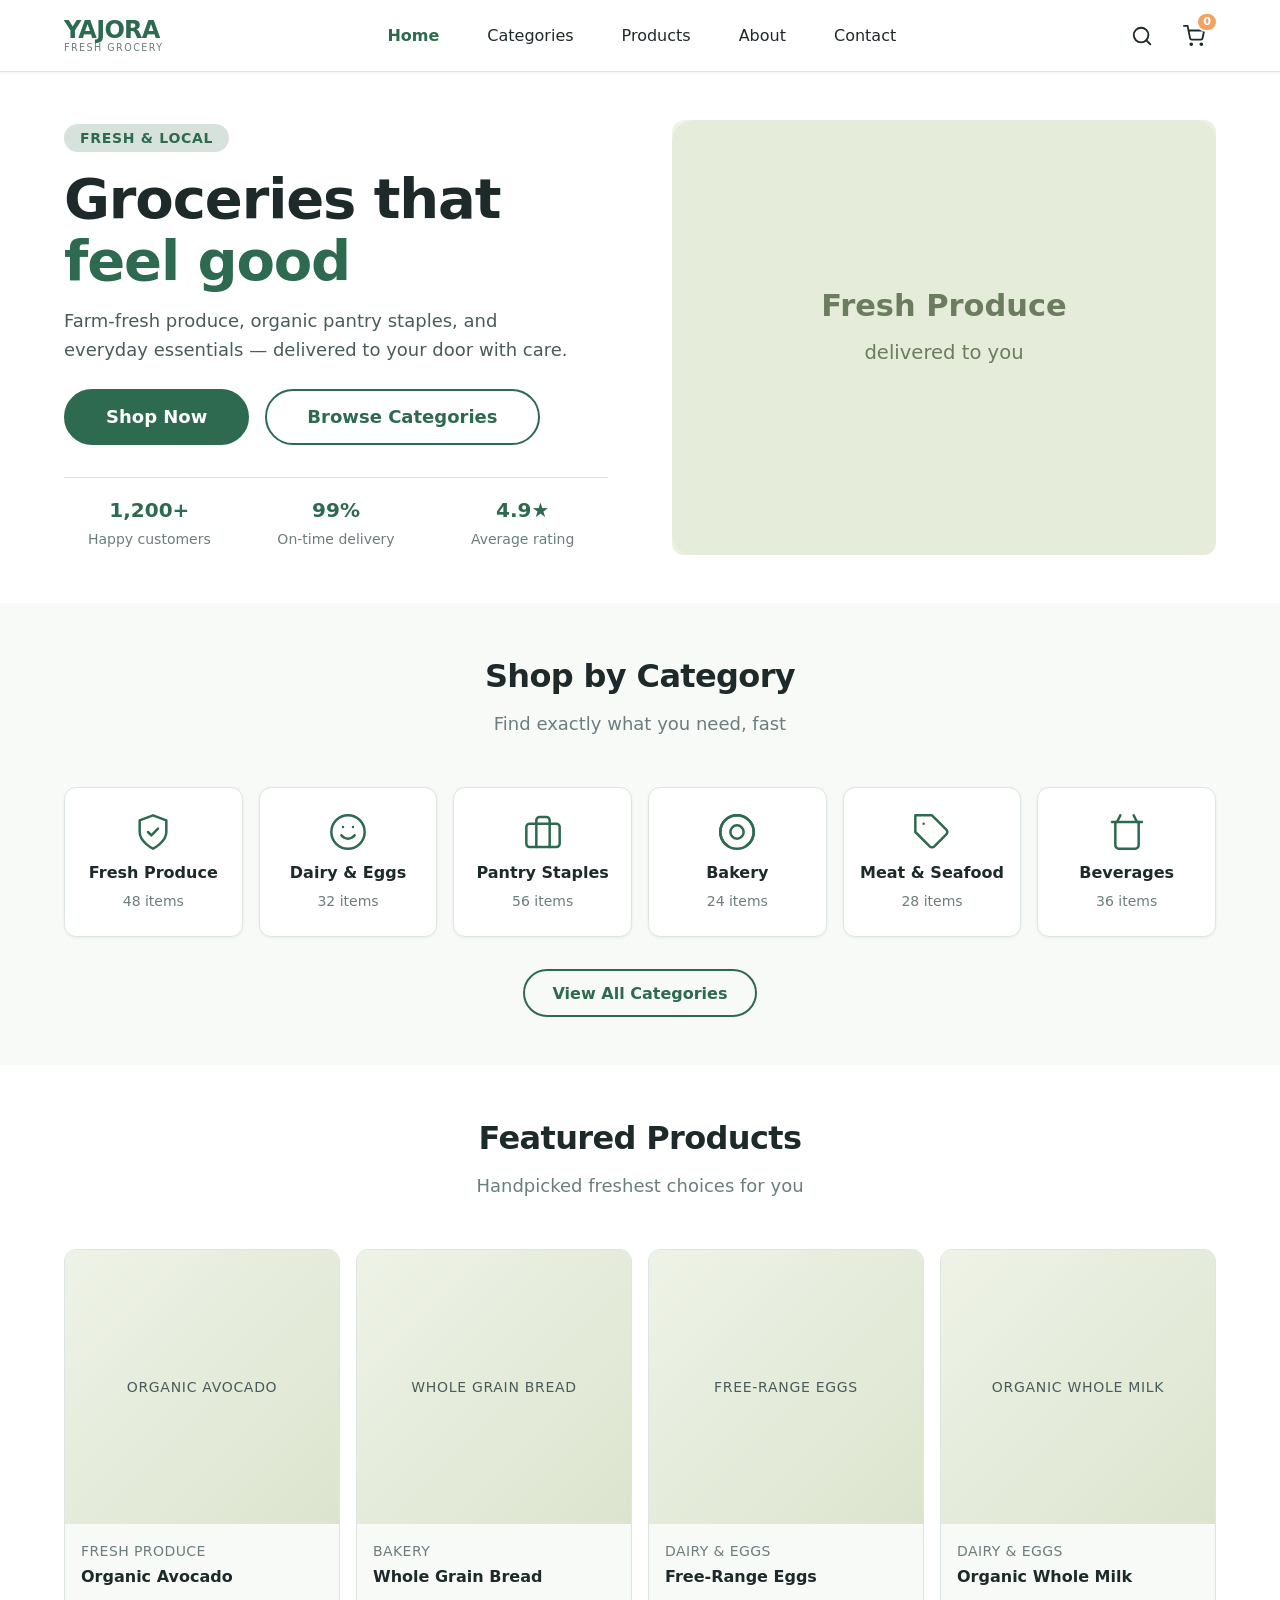
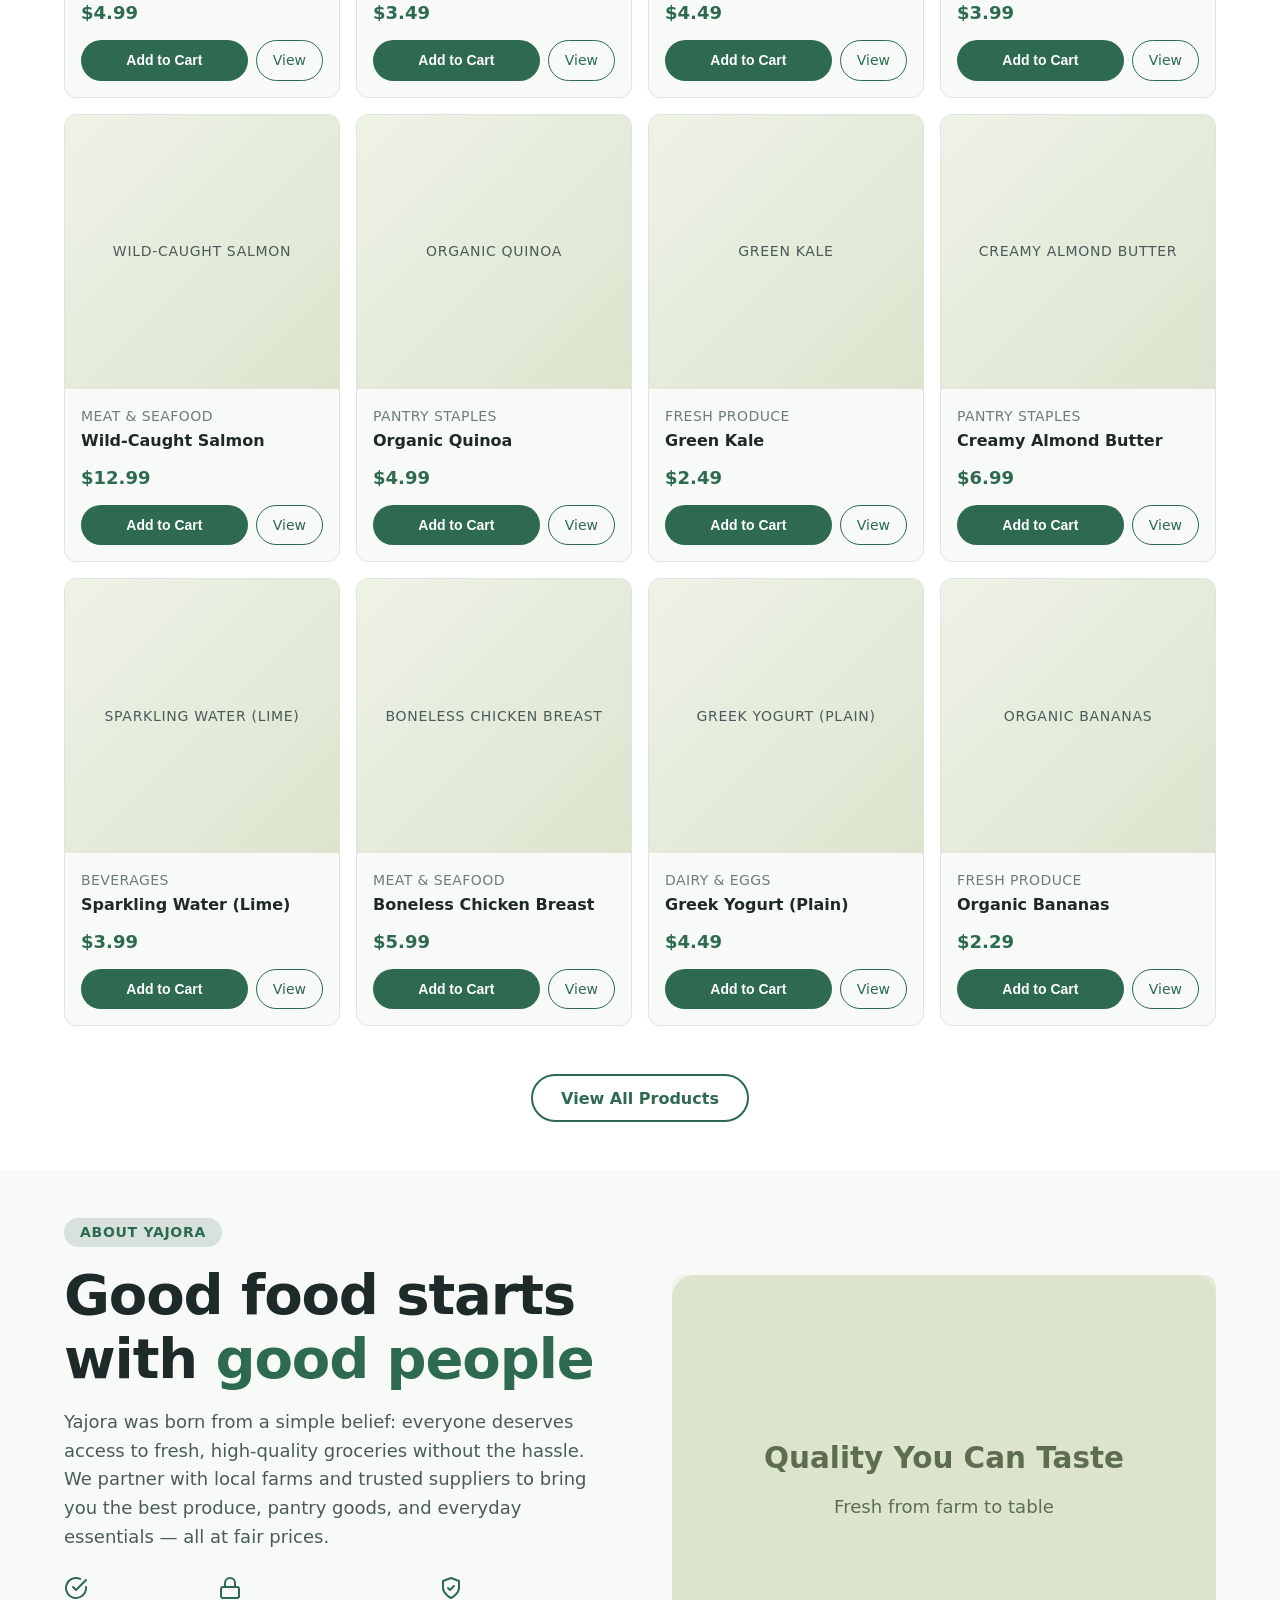
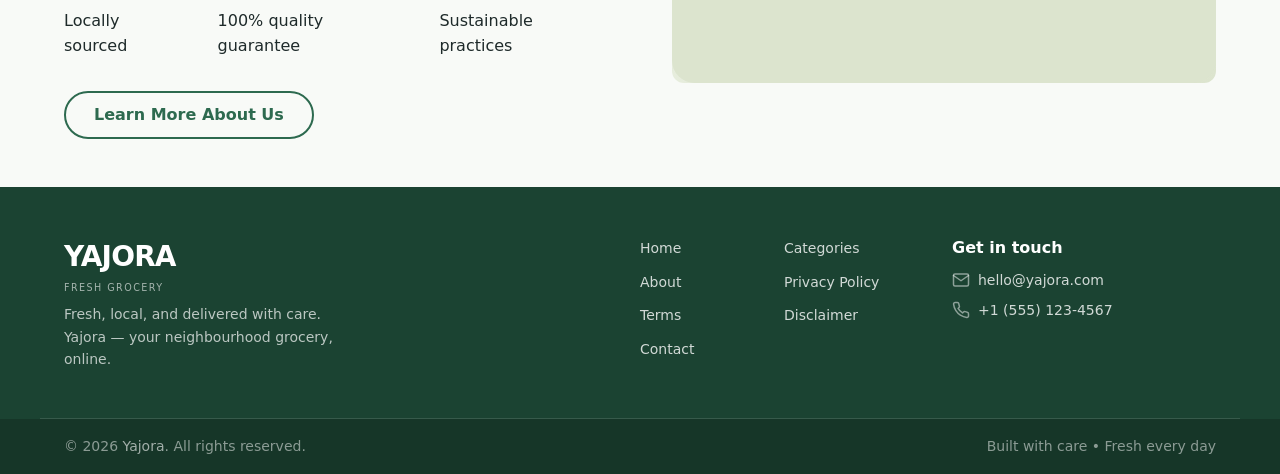
==== commit e9987b82: "Update index.html" ====
--- a/index.html
+++ b/index.html
@@ -30,10 +30,10 @@
             <nav id="primary-nav" class="primary-nav" aria-label="Main navigation">
                 <ul class="nav-list">
                     <li><a href="/" class="nav-link active" aria-current="page">Home</a></li>
-                    <li><a href="/#categories" class="nav-link">Categories</a></li>
+                    <li><a href="/categories/categories.html" class="nav-link">Categories</a></li>
                     <li><a href="/#products" class="nav-link">Products</a></li>
                     <li><a href="/about.html" class="nav-link">About</a></li>
-                    <li><a href="/#contact" class="nav-link">Contact</a></li>
+                    <li><a href="/contact.html" class="nav-link">Contact</a></li>
                 </ul>
             </nav>
 
@@ -103,8 +103,8 @@
                         delivered to your door with care.
                     </p>
                     <div class="hero-actions">
-                        <a href="#products" class="btn btn-primary btn-large">Shop Now</a>
-                        <a href="#categories" class="btn btn-outline btn-large">Browse Categories</a>
+                        <a href="/#products" class="btn btn-primary btn-large">Shop Now</a>
+                        <a href="/categories/categories.html" class="btn btn-outline btn-large">Browse Categories</a>
                     </div>
                     <ul class="hero-stats">
                         <li>
@@ -123,9 +123,8 @@
                 </div>
                 <div class="hero-visual" aria-hidden="true">
                     <div class="hero-image-placeholder">
-                        <!-- Replace the src attribute with your hosted image URL -->
                         <img
-                            src="data:image/svg+xml,%3Csvg xmlns='http://www.w3.org/2000/svg' width='500' height='400' viewBox='0 0 500 400'%3E%3Crect width='500' height='400' rx='20' fill='%23e6ecda'/%3E%3Ctext x='250' y='200' text-anchor='middle' font-family='system-ui, sans-serif' font-size='24' fill='%236b7d5e' font-weight='500'%3EFresh produce%3C/text%3E%3Ctext x='250' y='230' text-anchor='middle' font-family='system-ui, sans-serif' font-size='18' fill='%236b7d5e' font-weight='400'%3Edelivered to you%3C/text%3E%3C/svg%3E"
+                            src="data:image/svg+xml,%3Csvg xmlns='http://www.w3.org/2000/svg' width='500' height='400' viewBox='0 0 500 400'%3E%3Crect width='500' height='400' rx='20' fill='%23e6ecda'/%3E%3Ctext x='250' y='180' text-anchor='middle' font-family='system-ui, sans-serif' font-size='28' fill='%236b7d5e' font-weight='600'%3EFresh Produce%3C/text%3E%3Ctext x='250' y='220' text-anchor='middle' font-family='system-ui, sans-serif' font-size='18' fill='%236b7d5e' font-weight='400'%3Edelivered to you%3C/text%3E%3C/svg%3E"
                             alt="Fresh produce illustration"
                             width="500"
                             height="400"
@@ -146,7 +145,7 @@
                 </div>
                 <ul class="category-grid">
                     <li class="category-card">
-                        <a href="/category/fresh-produce.html" class="category-link">
+                        <a href="/categories/categories.html" class="category-link">
                             <span class="category-icon" aria-hidden="true">
                                 <svg width="40" height="40" viewBox="0 0 24 24" fill="none" stroke="currentColor" stroke-width="1.5" stroke-linecap="round" stroke-linejoin="round"><path d="M12 22s8-4 8-10V5l-8-3-8 3v7c0 6 8 10 8 10z"/><path d="M9 12l2 2 4-4"/></svg>
                             </span>
@@ -155,7 +154,7 @@
                         </a>
                     </li>
                     <li class="category-card">
-                        <a href="/category/dairy-eggs.html" class="category-link">
+                        <a href="/categories/categories.html" class="category-link">
                             <span class="category-icon" aria-hidden="true">
                                 <svg width="40" height="40" viewBox="0 0 24 24" fill="none" stroke="currentColor" stroke-width="1.5" stroke-linecap="round" stroke-linejoin="round"><circle cx="12" cy="12" r="10"/><path d="M8 14s1.5 2 4 2 4-2 4-2"/><line x1="9" y1="9" x2="9.01" y2="9"/><line x1="15" y1="9" x2="15.01" y2="9"/></svg>
                             </span>
@@ -164,7 +163,7 @@
                         </a>
                     </li>
                     <li class="category-card">
-                        <a href="/category/pantry.html" class="category-link">
+                        <a href="/categories/categories.html" class="category-link">
                             <span class="category-icon" aria-hidden="true">
                                 <svg width="40" height="40" viewBox="0 0 24 24" fill="none" stroke="currentColor" stroke-width="1.5" stroke-linecap="round" stroke-linejoin="round"><rect x="2" y="7" width="20" height="14" rx="2" ry="2"/><path d="M16 21V5a2 2 0 0 0-2-2h-4a2 2 0 0 0-2 2v16"/></svg>
                             </span>
@@ -173,7 +172,7 @@
                         </a>
                     </li>
                     <li class="category-card">
-                        <a href="/category/bakery.html" class="category-link">
+                        <a href="/categories/categories.html" class="category-link">
                             <span class="category-icon" aria-hidden="true">
                                 <svg width="40" height="40" viewBox="0 0 24 24" fill="none" stroke="currentColor" stroke-width="1.5" stroke-linecap="round" stroke-linejoin="round"><path d="M12 2a10 10 0 0 0-5 18.7"/><path d="M12 2a10 10 0 0 1 5 18.7"/><circle cx="12" cy="12" r="10"/><circle cx="12" cy="12" r="4"/></svg>
                             </span>
@@ -182,7 +181,7 @@
                         </a>
                     </li>
                     <li class="category-card">
-                        <a href="/category/meat-seafood.html" class="category-link">
+                        <a href="/categories/categories.html" class="category-link">
                             <span class="category-icon" aria-hidden="true">
                                 <svg width="40" height="40" viewBox="0 0 24 24" fill="none" stroke="currentColor" stroke-width="1.5" stroke-linecap="round" stroke-linejoin="round"><path d="M20.59 13.41l-7.17 7.17a2 2 0 0 1-2.83 0L2 12V2h10l8.59 8.59a2 2 0 0 1 0 2.82z"/><line x1="7" y1="7" x2="7.01" y2="7"/></svg>
                             </span>
@@ -191,7 +190,7 @@
                         </a>
                     </li>
                     <li class="category-card">
-                        <a href="/category/beverages.html" class="category-link">
+                        <a href="/categories/categories.html" class="category-link">
                             <span class="category-icon" aria-hidden="true">
                                 <svg width="40" height="40" viewBox="0 0 24 24" fill="none" stroke="currentColor" stroke-width="1.5" stroke-linecap="round" stroke-linejoin="round"><path d="M3 6h18"/><path d="M5 6v14a2 2 0 0 0 2 2h10a2 2 0 0 0 2-2V6"/><path d="M8 2l-2 4"/><path d="M16 2l2 4"/></svg>
                             </span>
@@ -200,6 +199,9 @@
                         </a>
                     </li>
                 </ul>
+                <div style="text-align:center;margin-top:var(--spacing-xl);">
+                    <a href="/categories/categories.html" class="btn btn-outline">View All Categories</a>
+                </div>
             </div>
         </section>
 
@@ -214,7 +216,7 @@
                     <!-- Products will be rendered by JavaScript -->
                 </div>
                 <div class="products-cta">
-                    <a href="/all-products.html" class="btn btn-outline">View All Products</a>
+                    <a href="/categories/categories.html" class="btn btn-outline">View All Products</a>
                 </div>
             </div>
         </section>
@@ -255,9 +257,8 @@
                 </div>
                 <div class="about-visual" aria-hidden="true">
                     <div class="about-image-placeholder">
-                        <!-- Replace the src attribute with your hosted image URL -->
                         <img
-                            src="data:image/svg+xml,%3Csvg xmlns='http://www.w3.org/2000/svg' width='480' height='360' viewBox='0 0 480 360'%3E%3Crect width='480' height='360' rx='20' fill='%23dce4ce'/%3E%3Ctext x='240' y='180' text-anchor='middle' font-family='system-ui, sans-serif' font-size='24' fill='%235d6e4e' font-weight='500'%3EQuality you can taste%3C/text%3E%3C/svg%3E"
+                            src="data:image/svg+xml,%3Csvg xmlns='http://www.w3.org/2000/svg' width='480' height='360' viewBox='0 0 480 360'%3E%3Crect width='480' height='360' rx='20' fill='%23dce4ce'/%3E%3Ctext x='240' y='170' text-anchor='middle' font-family='system-ui, sans-serif' font-size='26' fill='%235d6e4e' font-weight='600'%3EQuality You Can Taste%3C/text%3E%3Ctext x='240' y='210' text-anchor='middle' font-family='system-ui, sans-serif' font-size='16' fill='%235d6e4e' font-weight='400'%3EFresh from farm to table%3C/text%3E%3C/svg%3E"
                             alt="Fresh produce quality illustration"
                             width="480"
                             height="360"
@@ -287,11 +288,12 @@
             <nav class="footer-nav" aria-label="Footer navigation">
                 <ul class="footer-nav-list">
                     <li><a href="/">Home</a></li>
+                    <li><a href="/categories/categories.html">Categories</a></li>
                     <li><a href="/about.html">About</a></li>
                     <li><a href="/privacy-policy.html">Privacy Policy</a></li>
                     <li><a href="/terms.html">Terms</a></li>
                     <li><a href="/disclaimer.html">Disclaimer</a></li>
-                    <li><a href="/#contact">Contact</a></li>
+                    <li><a href="/contact.html">Contact</a></li>
                 </ul>
             </nav>
 
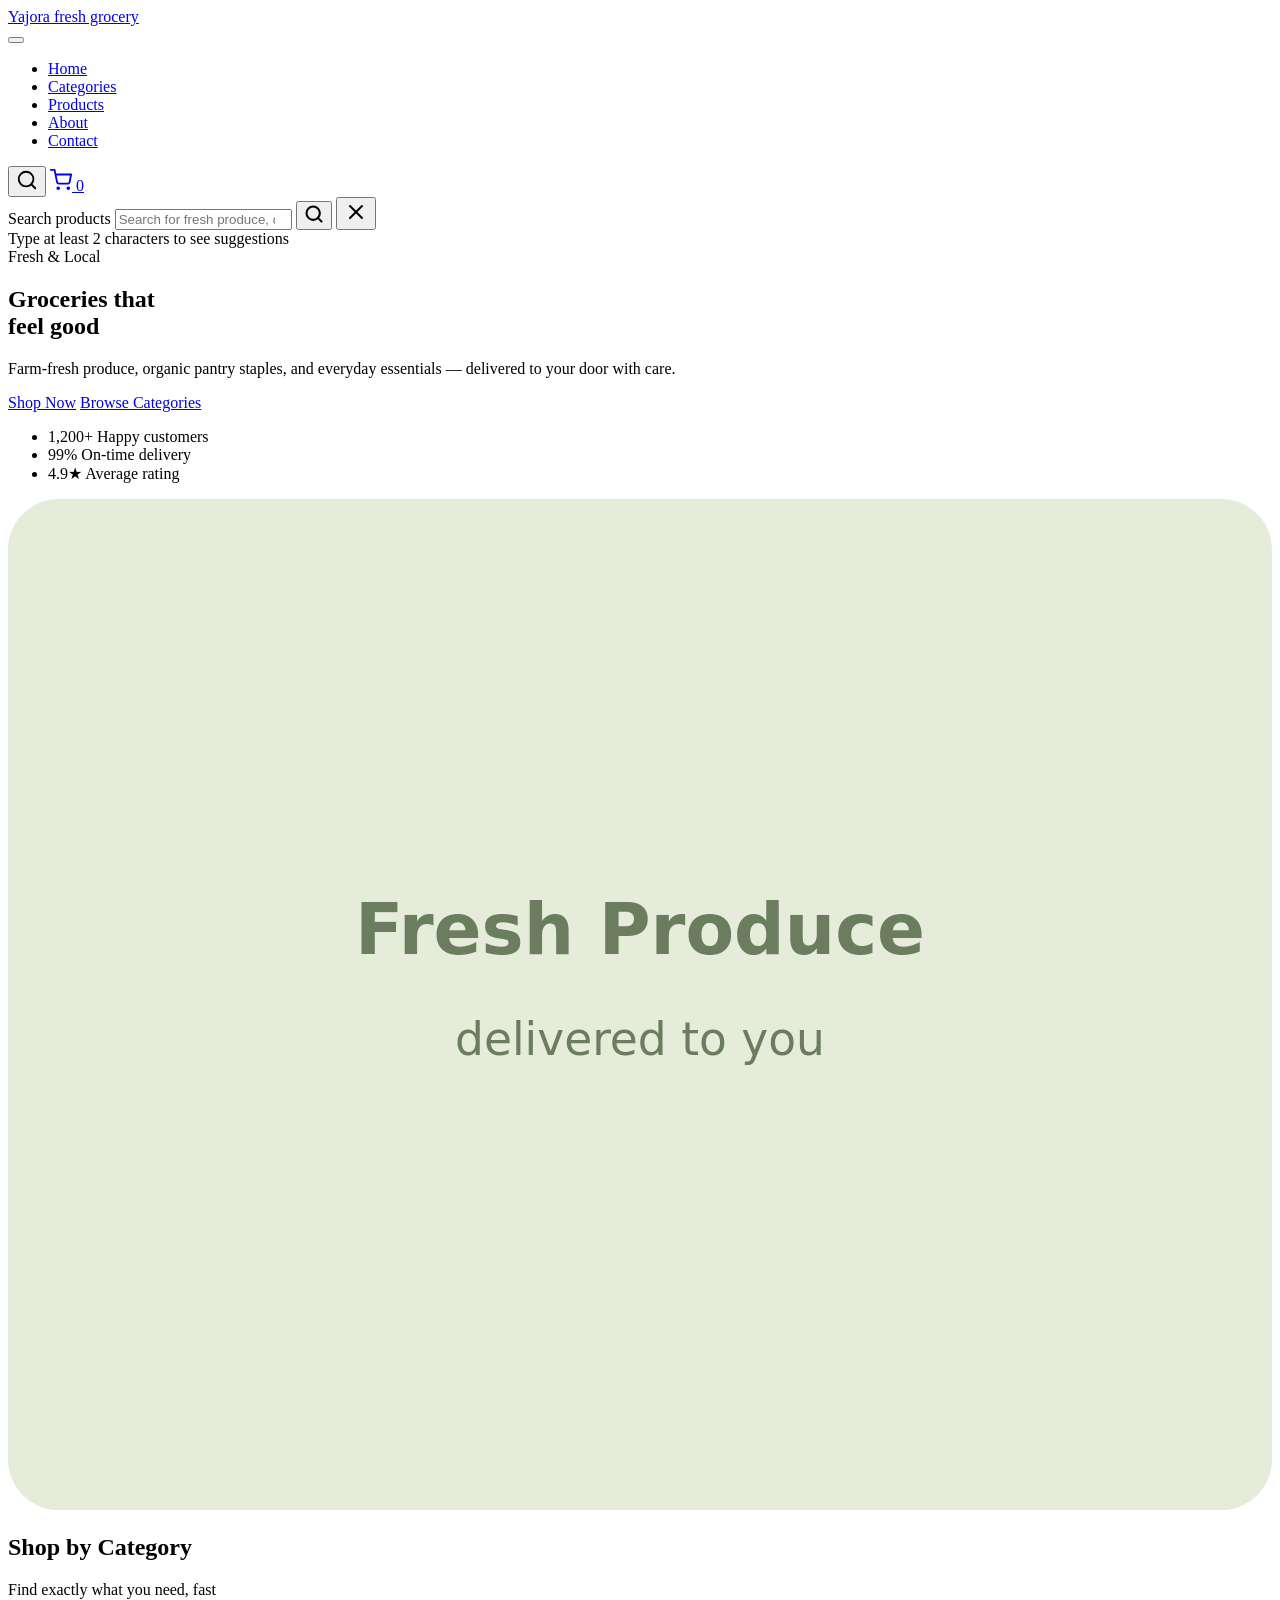
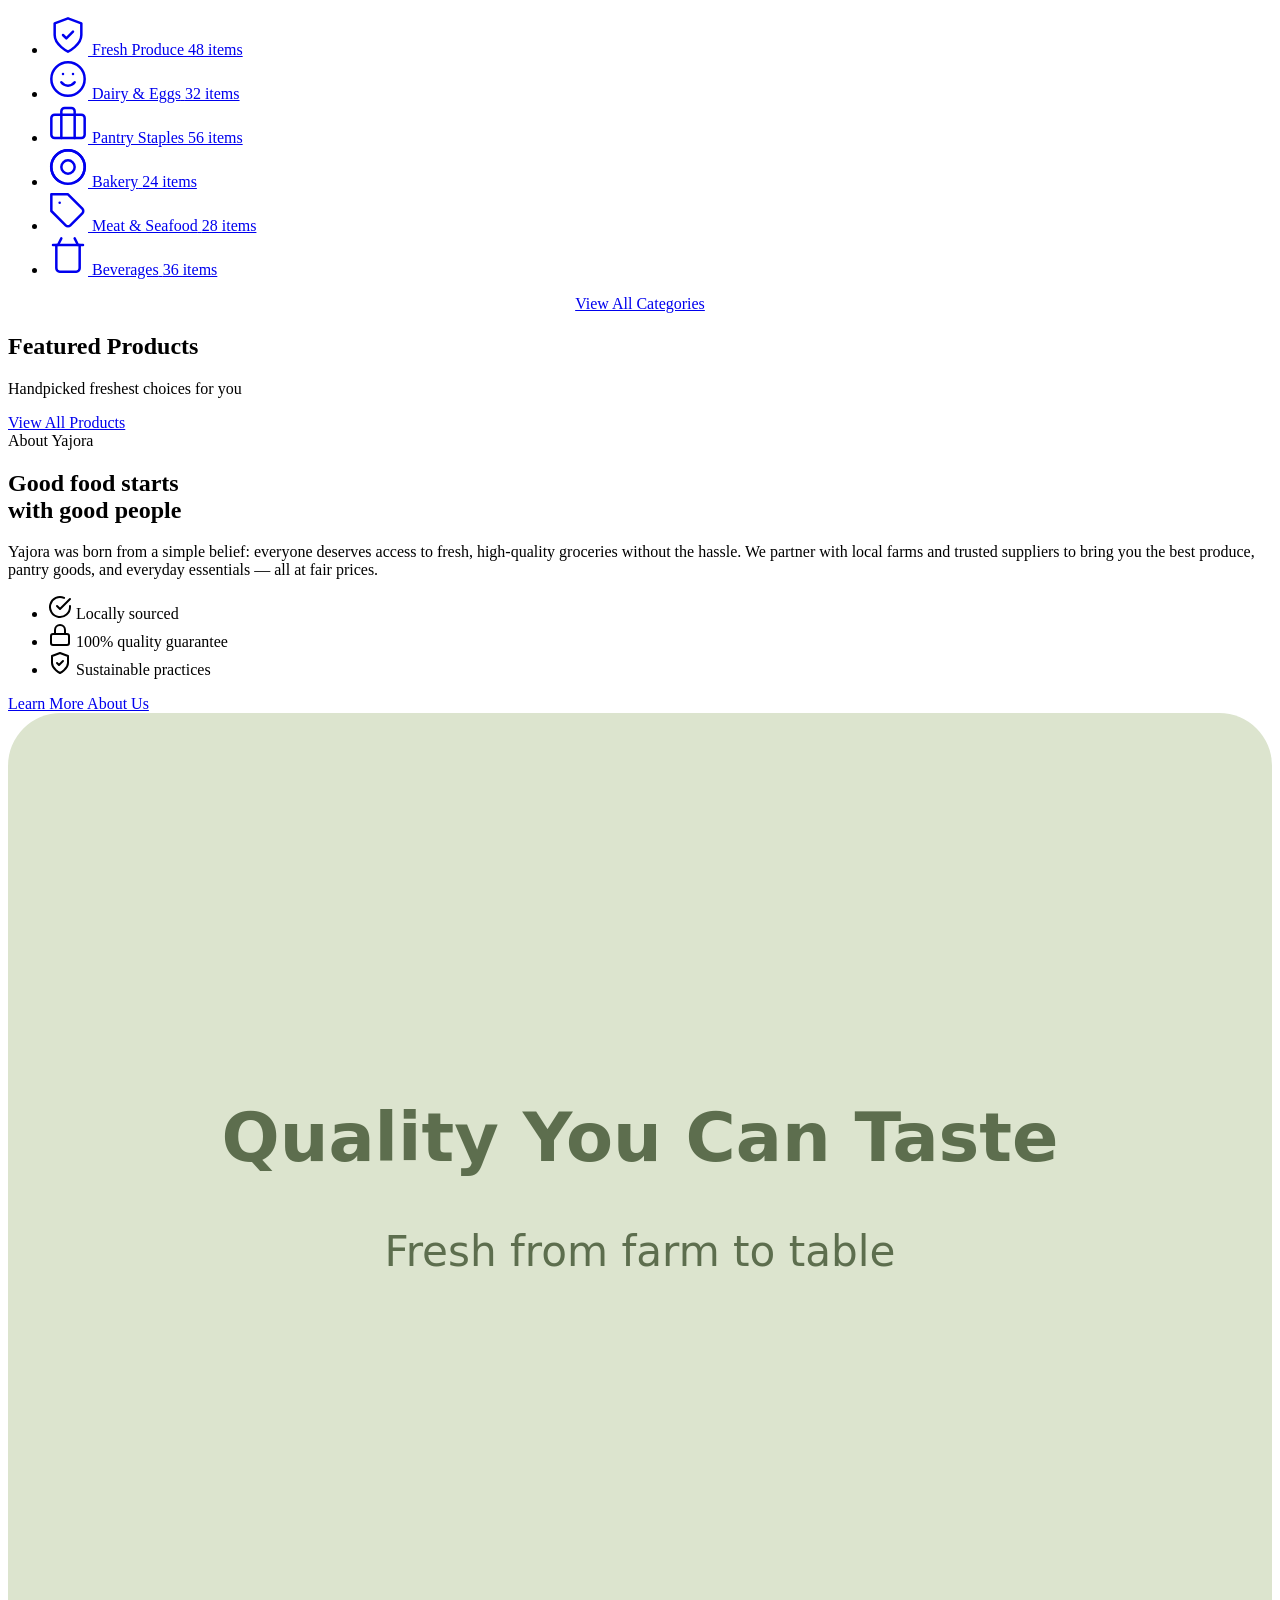
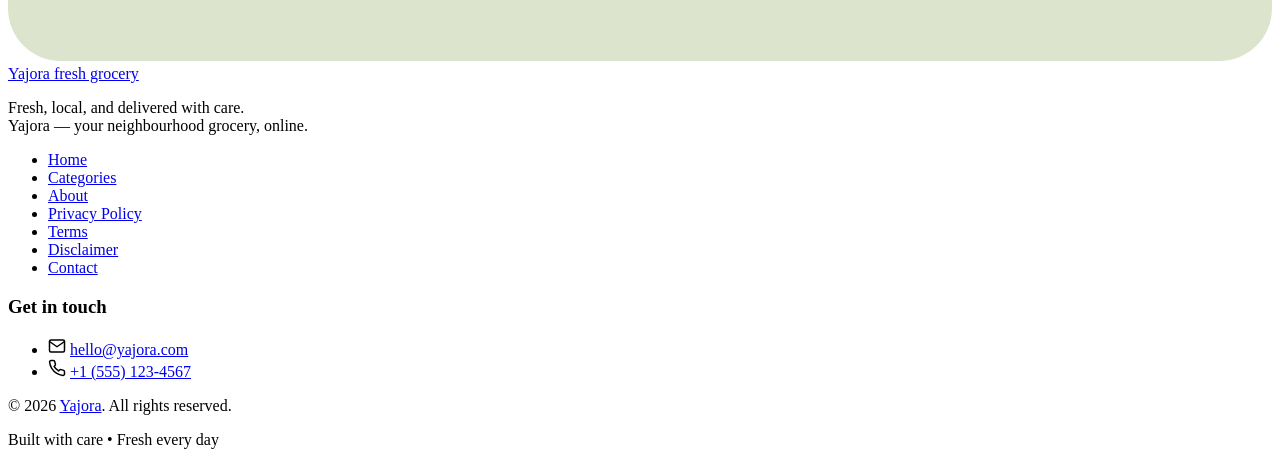
==== commit 52db0bb1: "Update index.html" ====
--- a/index.html
+++ b/index.html
@@ -5,6 +5,7 @@
     <meta name="viewport" content="width=device-width, initial-scale=1.0" />
     <title>Yajora — Fresh Grocery, Delivered</title>
     <meta name="description" content="Yajora offers fresh groceries, organic produce, and everyday essentials with fast delivery. Shop quality food online." />
+    <base href="/yajora/" />
     <link rel="icon" href="data:image/svg+xml,<svg xmlns='http://www.w3.org/2000/svg' viewBox='0 0 100 100'><text y='.9em' font-size='90'>🛒</text></svg>" />
     <link rel="stylesheet" href="style.css" />
 </head>
